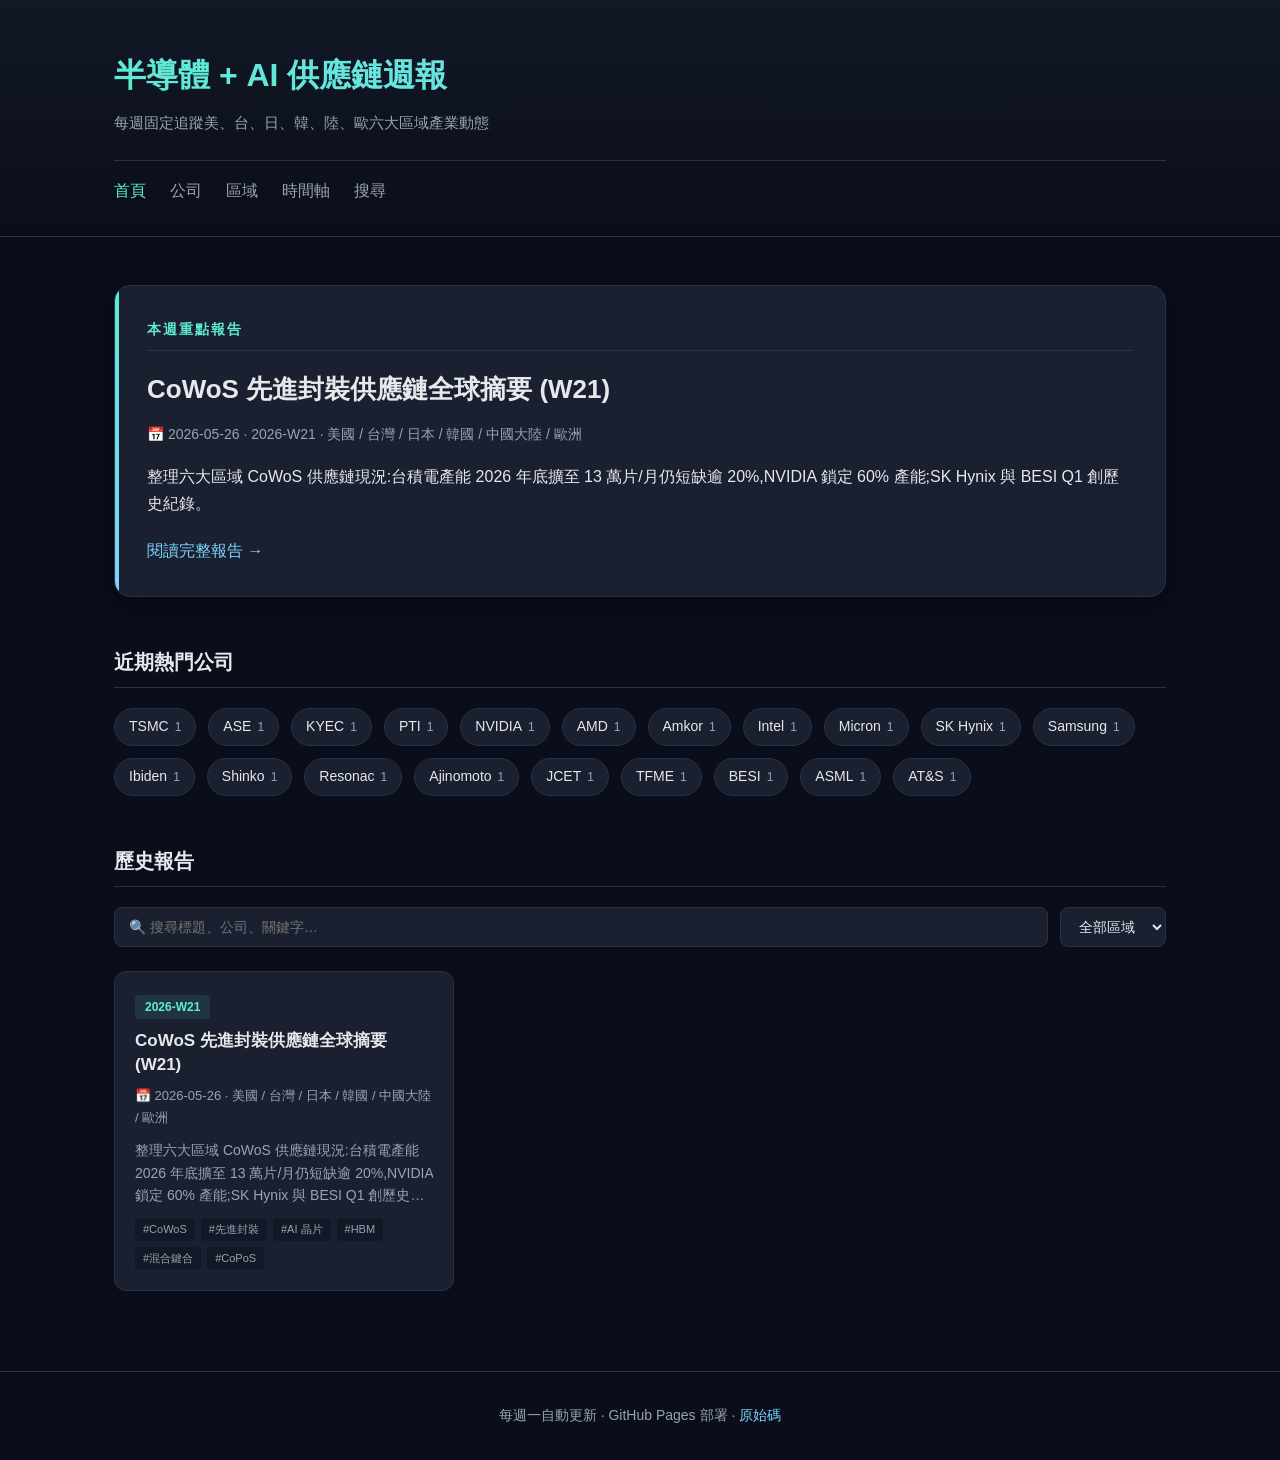
==== index.html @ 131c6bb1 "Add files via upload" ====
<!DOCTYPE html>
<html lang="zh-Hant">
<head>
<meta charset="UTF-8">
<meta name="viewport" content="width=device-width, initial-scale=1.0">
<title>半導體 + AI 供應鏈週報</title>
<link rel="stylesheet" href="assets/style.css">
</head>
<body>

<header class="hero">
  <div class="container">
    <h1>半導體 + AI 供應鏈週報</h1>
    <p class="tagline">每週固定追蹤美、台、日、韓、陸、歐六大區域產業動態</p>
    <nav>
      <a href="index.html" class="active">首頁</a>
      <a href="companies.html">公司</a>
      <a href="regions.html">區域</a>
      <a href="timeline.html">時間軸</a>
      <a href="search.html">搜尋</a>
    </nav>
  </div>
</header>

<main class="container">

  <!-- 最新一篇 (大圖卡) -->
  <section id="latest" class="latest-card">
    <h2>本週重點報告</h2>
    <div id="latest-content">載入中…</div>
  </section>

  <!-- 公司熱度雲 -->
  <section class="hot-companies">
    <h2>近期熱門公司</h2>
    <div id="company-cloud">載入中…</div>
  </section>

  <!-- 過往報告列表 -->
  <section class="archive">
    <h2>歷史報告</h2>
    <div class="filters">
      <input type="text" id="search-input" placeholder="🔍 搜尋標題、公司、關鍵字…">
      <select id="region-filter">
        <option value="">全部區域</option>
        <option>美國</option>
        <option>台灣</option>
        <option>日本</option>
        <option>韓國</option>
        <option>中國大陸</option>
        <option>歐洲</option>
      </select>
    </div>
    <div id="article-list">載入中…</div>
  </section>

</main>

<footer>
  <div class="container">
    <p>每週一自動更新 · GitHub Pages 部署 · <a href="https://github.com/" target="_blank">原始碼</a></p>
  </div>
</footer>

<script src="assets/app.js"></script>
</body>
</html>
---- assets/style.css ----
/* ============================================================
   半導體週報 - 主要樣式
   設計理念:深色科技感 + 高可讀性,適合長篇技術內容
   ============================================================ */

:root {
  --bg: #0a0e1a;
  --bg-elevated: #131826;
  --bg-card: #1a2030;
  --border: #2a3142;
  --text: #e6e8ec;
  --text-dim: #9aa3b2;
  --accent: #5eead4;        /* 主色:青綠 */
  --accent-warm: #fbbf24;   /* 強調:金黃 */
  --link: #7dd3fc;
  --danger: #f87171;
  --shadow: 0 8px 24px rgba(0, 0, 0, 0.4);
}

* { box-sizing: border-box; margin: 0; padding: 0; }

body {
  font-family: -apple-system, BlinkMacSystemFont, "Noto Sans TC",
               "PingFang TC", "Helvetica Neue", sans-serif;
  background: var(--bg);
  color: var(--text);
  line-height: 1.7;
  font-size: 16px;
}

.container {
  max-width: 1100px;
  margin: 0 auto;
  padding: 0 24px;
}

a {
  color: var(--link);
  text-decoration: none;
  transition: color 0.2s;
}
a:hover { color: var(--accent); }

/* ===== Hero ===== */
.hero {
  padding: 48px 0 32px;
  background: linear-gradient(180deg, var(--bg-elevated) 0%, var(--bg) 100%);
  border-bottom: 1px solid var(--border);
  margin-bottom: 48px;
}
.hero h1 {
  font-size: 32px;
  font-weight: 700;
  background: linear-gradient(90deg, var(--accent) 0%, var(--link) 100%);
  -webkit-background-clip: text;
  background-clip: text;
  -webkit-text-fill-color: transparent;
  margin-bottom: 8px;
}
.hero .tagline {
  color: var(--text-dim);
  font-size: 15px;
  margin-bottom: 24px;
}
.hero nav {
  display: flex;
  gap: 24px;
  border-top: 1px solid var(--border);
  padding-top: 16px;
}
.hero nav a {
  color: var(--text-dim);
  font-weight: 500;
}
.hero nav a.active,
.hero nav a:hover {
  color: var(--accent);
}

/* ===== Latest card ===== */
.latest-card {
  background: var(--bg-card);
  border: 1px solid var(--border);
  border-radius: 16px;
  padding: 32px;
  margin-bottom: 48px;
  box-shadow: var(--shadow);
  position: relative;
  overflow: hidden;
}
.latest-card::before {
  content: '';
  position: absolute;
  top: 0; left: 0;
  width: 4px; height: 100%;
  background: linear-gradient(180deg, var(--accent) 0%, var(--link) 100%);
}
.latest-card h2 {
  font-size: 14px;
  text-transform: uppercase;
  letter-spacing: 2px;
  color: var(--accent);
  margin-bottom: 16px;
}
.latest-card .article-title {
  font-size: 26px;
  font-weight: 700;
  margin-bottom: 12px;
}
.latest-card .meta {
  color: var(--text-dim);
  font-size: 14px;
  margin-bottom: 16px;
}
.latest-card .summary {
  font-size: 16px;
  margin-bottom: 20px;
}

/* ===== Section headings ===== */
section h2 {
  font-size: 20px;
  margin-bottom: 20px;
  padding-bottom: 8px;
  border-bottom: 1px solid var(--border);
}

/* ===== Hot companies ===== */
.hot-companies { margin-bottom: 48px; }
#company-cloud {
  display: flex;
  flex-wrap: wrap;
  gap: 12px;
}
.company-tag {
  display: inline-flex;
  align-items: center;
  gap: 6px;
  padding: 6px 14px;
  background: var(--bg-card);
  border: 1px solid var(--border);
  border-radius: 20px;
  font-size: 14px;
  color: var(--text);
  transition: all 0.2s;
}
.company-tag:hover {
  border-color: var(--accent);
  color: var(--accent);
  transform: translateY(-1px);
}
.company-tag .count {
  color: var(--text-dim);
  font-size: 12px;
}

/* ===== Filters ===== */
.archive { margin-bottom: 64px; }
.filters {
  display: flex;
  gap: 12px;
  margin-bottom: 24px;
  flex-wrap: wrap;
}
.filters input,
.filters select {
  padding: 10px 14px;
  background: var(--bg-card);
  border: 1px solid var(--border);
  border-radius: 8px;
  color: var(--text);
  font-size: 14px;
}
.filters input { flex: 1; min-width: 240px; }
.filters input:focus,
.filters select:focus {
  outline: none;
  border-color: var(--accent);
}

/* ===== Article list ===== */
#article-list {
  display: grid;
  grid-template-columns: repeat(auto-fill, minmax(320px, 1fr));
  gap: 16px;
}
.article-card {
  background: var(--bg-card);
  border: 1px solid var(--border);
  border-radius: 12px;
  padding: 20px;
  transition: all 0.2s;
}
.article-card:hover {
  border-color: var(--accent);
  transform: translateY(-2px);
  box-shadow: var(--shadow);
}
.article-card .week-badge {
  display: inline-block;
  padding: 2px 10px;
  background: rgba(94, 234, 212, 0.1);
  color: var(--accent);
  border-radius: 4px;
  font-size: 12px;
  font-weight: 600;
  margin-bottom: 10px;
}
.article-card h3 {
  font-size: 17px;
  margin-bottom: 8px;
  line-height: 1.4;
}
.article-card h3 a { color: var(--text); }
.article-card h3 a:hover { color: var(--accent); }
.article-card .meta {
  color: var(--text-dim);
  font-size: 13px;
  margin-bottom: 10px;
}
.article-card .summary {
  color: var(--text-dim);
  font-size: 14px;
  line-height: 1.6;
  display: -webkit-box;
  -webkit-line-clamp: 3;
  -webkit-box-orient: vertical;
  overflow: hidden;
}
.article-card .tags {
  margin-top: 12px;
  display: flex;
  flex-wrap: wrap;
  gap: 6px;
}
.article-card .tag {
  font-size: 11px;
  color: var(--text-dim);
  padding: 2px 8px;
  background: var(--bg-elevated);
  border-radius: 4px;
}

/* ===== Article reading page ===== */
.article-content {
  max-width: 760px;
  margin: 0 auto;
}
.article-content h1 {
  font-size: 30px;
  margin-bottom: 16px;
}
.article-content h2 {
  font-size: 22px;
  margin-top: 40px;
  margin-bottom: 16px;
  color: var(--accent);
  border-bottom: 1px solid var(--border);
  padding-bottom: 8px;
}
.article-content h3 {
  font-size: 18px;
  margin-top: 24px;
  margin-bottom: 12px;
  color: var(--accent-warm);
}
.article-content p { margin-bottom: 16px; }
.article-content ul, .article-content ol { margin: 0 0 16px 24px; }
.article-content li { margin-bottom: 6px; }
.article-content table {
  width: 100%;
  border-collapse: collapse;
  margin: 20px 0;
  font-size: 14px;
}
.article-content th, .article-content td {
  padding: 10px 12px;
  border: 1px solid var(--border);
  text-align: left;
}
.article-content th {
  background: var(--bg-elevated);
  color: var(--accent);
  font-weight: 600;
}
.article-content blockquote {
  border-left: 3px solid var(--accent);
  padding: 8px 16px;
  margin: 16px 0;
  color: var(--text-dim);
  background: var(--bg-card);
}
.article-content code {
  background: var(--bg-elevated);
  padding: 2px 6px;
  border-radius: 4px;
  font-size: 14px;
  color: var(--accent-warm);
}

/* ===== Footer ===== */
footer {
  margin-top: 80px;
  padding: 32px 0;
  border-top: 1px solid var(--border);
  color: var(--text-dim);
  font-size: 14px;
  text-align: center;
}

/* ===== Mobile ===== */
@media (max-width: 640px) {
  .hero h1 { font-size: 24px; }
  .hero nav { gap: 16px; font-size: 14px; flex-wrap: wrap; }
  .latest-card { padding: 20px; }
  .latest-card .article-title { font-size: 20px; }
  #article-list { grid-template-columns: 1fr; }
}
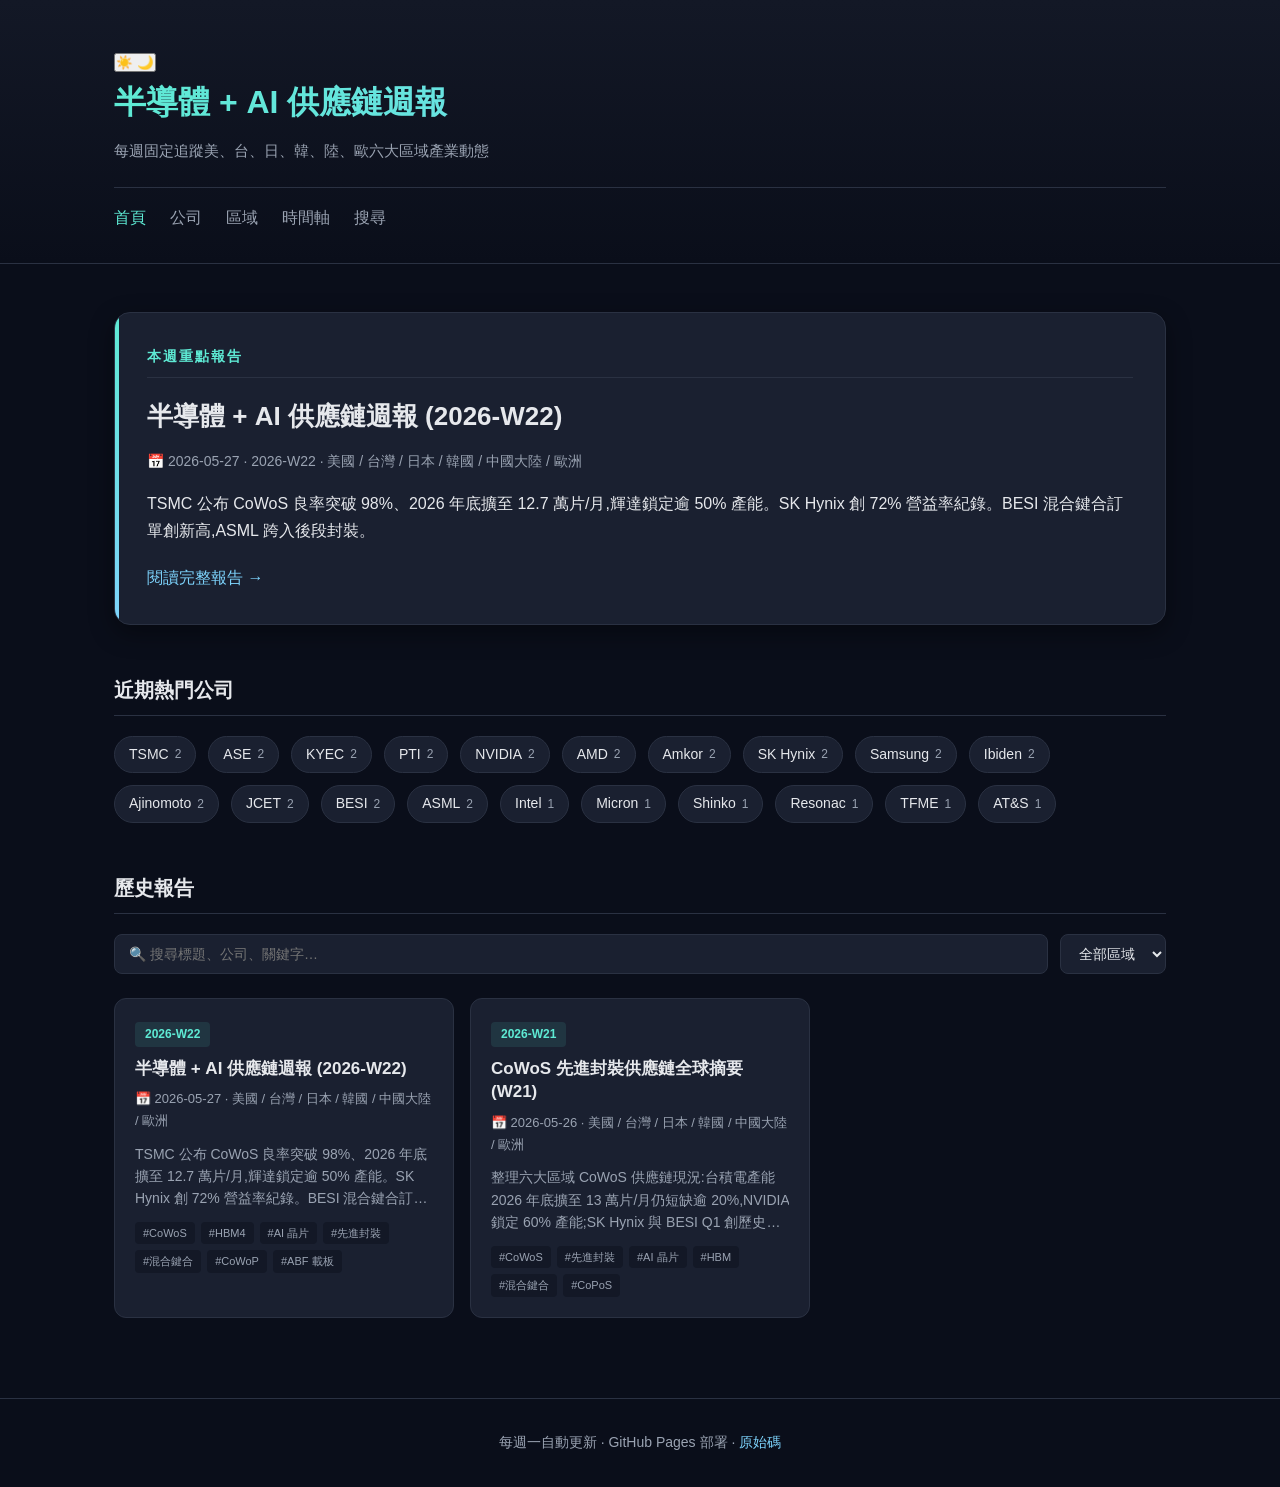
==== commit d9c3479a: "COLOR" ====
--- a/index.html
+++ b/index.html
@@ -5,11 +5,16 @@
 <meta name="viewport" content="width=device-width, initial-scale=1.0">
 <title>半導體 + AI 供應鏈週報</title>
 <link rel="stylesheet" href="assets/style.css">
+<script src="assets/theme.js"></script>
 </head>
 <body>
 
 <header class="hero">
   <div class="container">
+    <button class="theme-toggle" onclick="toggleTheme()" aria-label="切換主題">
+      <span class="icon-sun">☀️</span>
+      <span class="icon-moon">🌙</span>
+    </button>
     <h1>半導體 + AI 供應鏈週報</h1>
     <p class="tagline">每週固定追蹤美、台、日、韓、陸、歐六大區域產業動態</p>
     <nav>
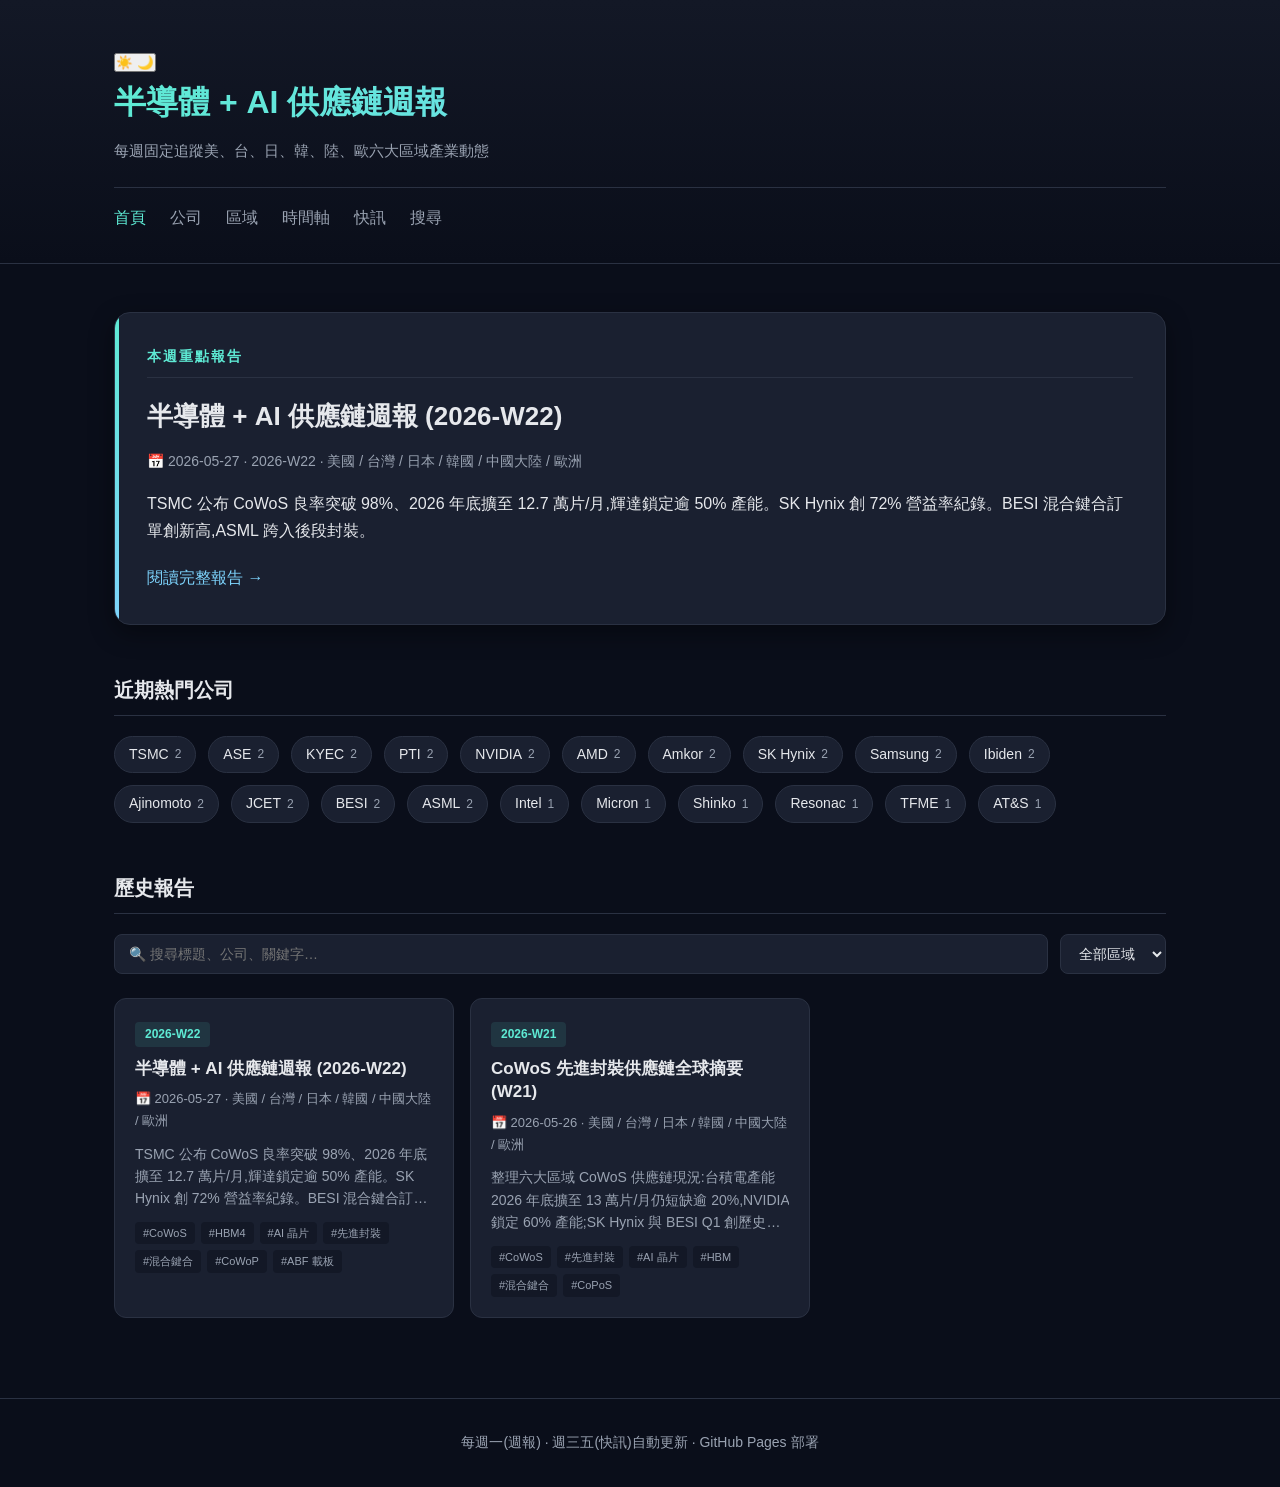
==== commit 0d26338e: "NEW TWO style" ====
--- a/index.html
+++ b/index.html
@@ -22,6 +22,7 @@
       <a href="companies.html">公司</a>
       <a href="regions.html">區域</a>
       <a href="timeline.html">時間軸</a>
+      <a href="briefs.html">快訊</a>
       <a href="search.html">搜尋</a>
     </nav>
   </div>
@@ -29,19 +30,16 @@
 
 <main class="container">
 
-  <!-- 最新一篇 (大圖卡) -->
   <section id="latest" class="latest-card">
     <h2>本週重點報告</h2>
     <div id="latest-content">載入中…</div>
   </section>
 
-  <!-- 公司熱度雲 -->
   <section class="hot-companies">
     <h2>近期熱門公司</h2>
     <div id="company-cloud">載入中…</div>
   </section>
 
-  <!-- 過往報告列表 -->
   <section class="archive">
     <h2>歷史報告</h2>
     <div class="filters">
@@ -63,7 +61,7 @@
 
 <footer>
   <div class="container">
-    <p>每週一自動更新 · GitHub Pages 部署 · <a href="https://github.com/" target="_blank">原始碼</a></p>
+    <p>每週一(週報) · 週三五(快訊)自動更新 · GitHub Pages 部署</p>
   </div>
 </footer>
 
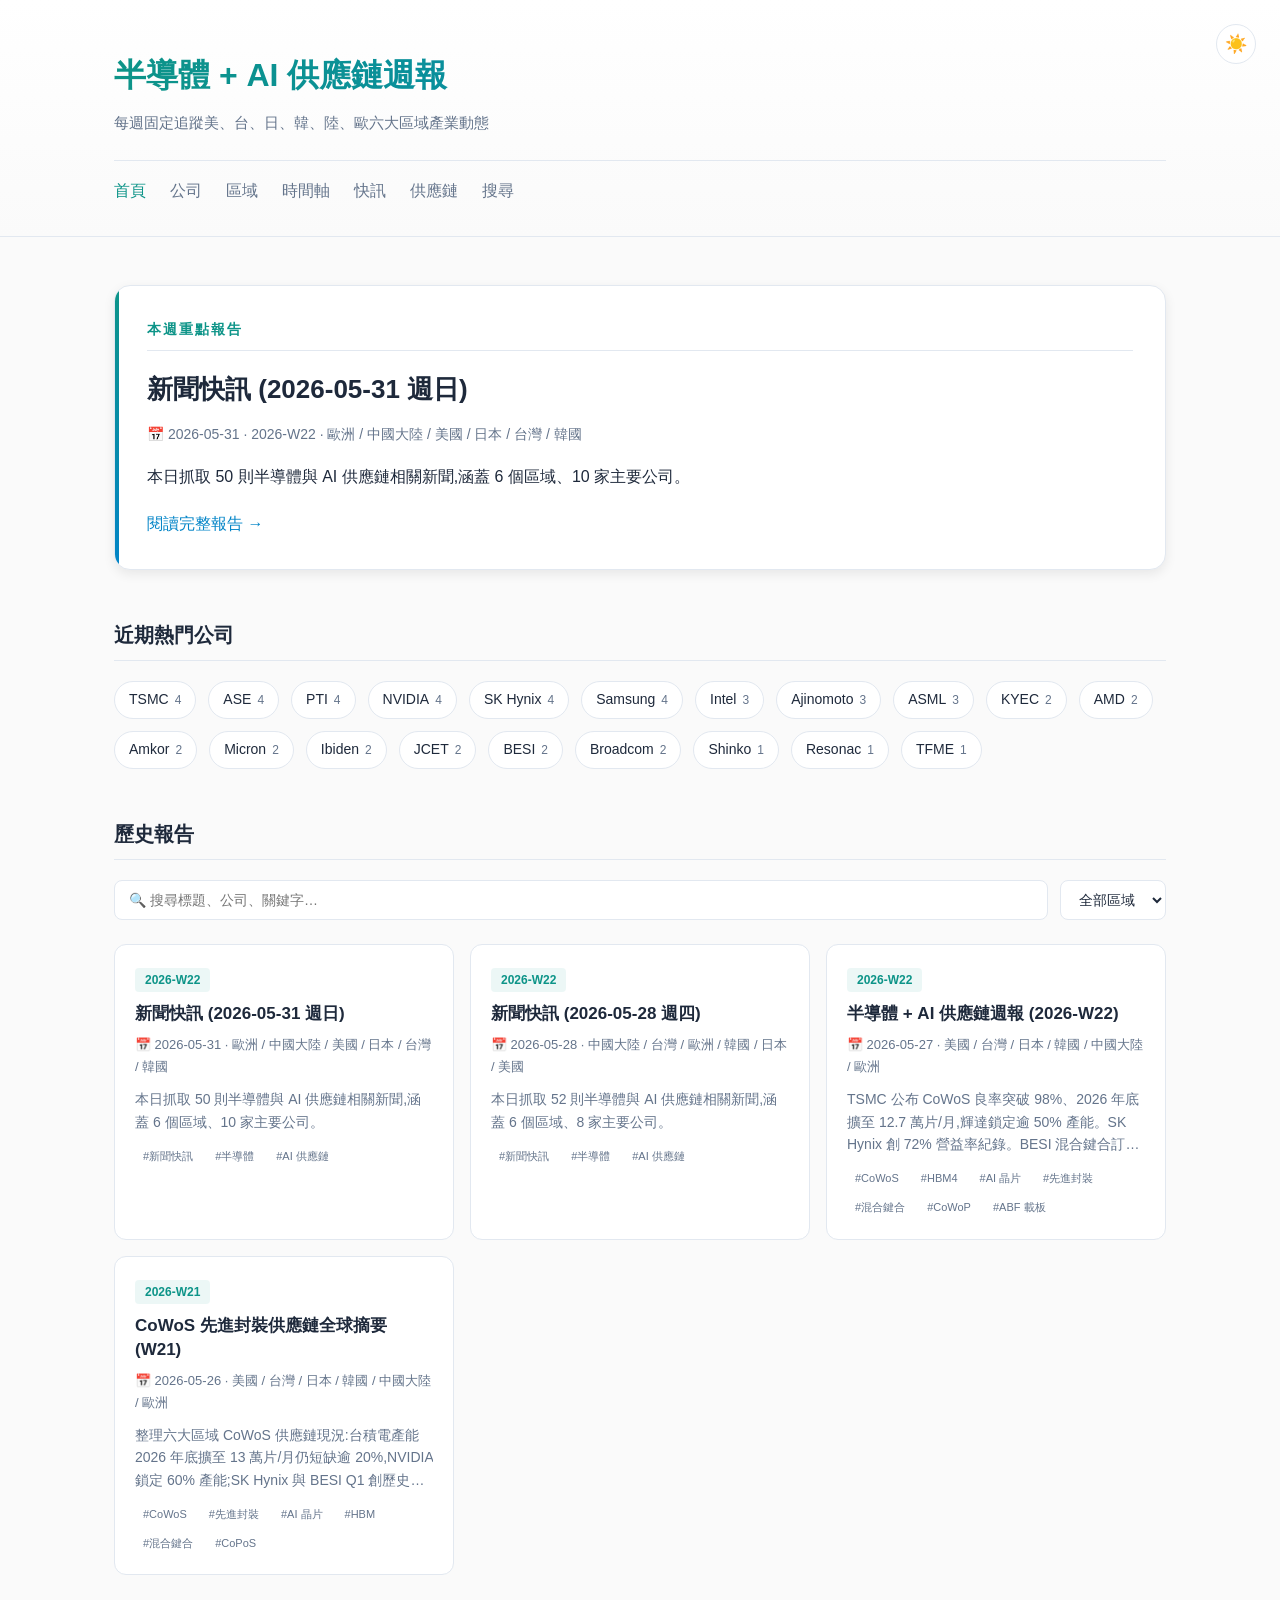
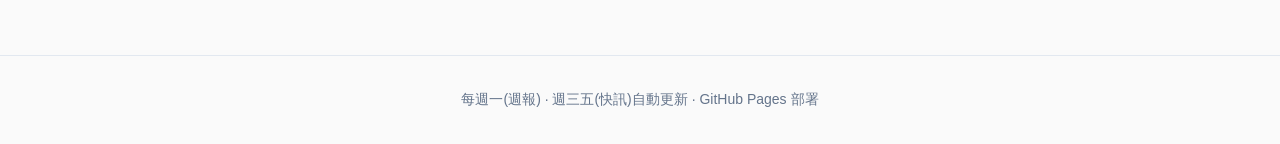
==== commit cd6d50ce: "Add supply chain link to navigation" ====
--- a/index.html
+++ b/index.html
@@ -23,6 +23,7 @@
       <a href="regions.html">區域</a>
       <a href="timeline.html">時間軸</a>
       <a href="briefs.html">快訊</a>
+      <a href="supplychain.html">供應鏈</a>
       <a href="search.html">搜尋</a>
     </nav>
   </div>
--- a/assets/style.css
+++ b/assets/style.css
@@ -1,7 +1,4 @@
-/* ============================================================
-   半導體週報 - 主要樣式
-   設計理念:深色科技感 + 高可讀性,適合長篇技術內容
-   ============================================================ */
+/* 半導體週報 - 支援深淺色切換 */
 
 :root {
   --bg: #0a0e1a;
@@ -10,43 +7,51 @@
   --border: #2a3142;
   --text: #e6e8ec;
   --text-dim: #9aa3b2;
-  --accent: #5eead4;        /* 主色:青綠 */
-  --accent-warm: #fbbf24;   /* 強調:金黃 */
+  --accent: #5eead4;
+  --accent-warm: #fbbf24;
   --link: #7dd3fc;
   --danger: #f87171;
   --shadow: 0 8px 24px rgba(0, 0, 0, 0.4);
+  --tag-bg: rgba(94, 234, 212, 0.1);
+}
+
+:root[data-theme="light"] {
+  --bg: #fafafa;
+  --bg-elevated: #ffffff;
+  --bg-card: #ffffff;
+  --border: #e2e8f0;
+  --text: #1e293b;
+  --text-dim: #64748b;
+  --accent: #0d9488;
+  --accent-warm: #d97706;
+  --link: #0284c7;
+  --danger: #dc2626;
+  --shadow: 0 4px 12px rgba(0, 0, 0, 0.08);
+  --tag-bg: rgba(13, 148, 136, 0.08);
 }
 
 * { box-sizing: border-box; margin: 0; padding: 0; }
 
 body {
-  font-family: -apple-system, BlinkMacSystemFont, "Noto Sans TC",
-               "PingFang TC", "Helvetica Neue", sans-serif;
+  font-family: -apple-system, BlinkMacSystemFont, "Noto Sans TC", "PingFang TC", sans-serif;
   background: var(--bg);
   color: var(--text);
   line-height: 1.7;
   font-size: 16px;
-}
-
-.container {
-  max-width: 1100px;
-  margin: 0 auto;
-  padding: 0 24px;
-}
-
-a {
-  color: var(--link);
-  text-decoration: none;
-  transition: color 0.2s;
-}
+  transition: background 0.3s, color 0.3s;
+}
+
+.container { max-width: 1100px; margin: 0 auto; padding: 0 24px; }
+
+a { color: var(--link); text-decoration: none; transition: color 0.2s; }
 a:hover { color: var(--accent); }
 
-/* ===== Hero ===== */
 .hero {
   padding: 48px 0 32px;
   background: linear-gradient(180deg, var(--bg-elevated) 0%, var(--bg) 100%);
   border-bottom: 1px solid var(--border);
   margin-bottom: 48px;
+  position: relative;
 }
 .hero h1 {
   font-size: 32px;
@@ -57,27 +62,44 @@
   -webkit-text-fill-color: transparent;
   margin-bottom: 8px;
 }
-.hero .tagline {
-  color: var(--text-dim);
-  font-size: 15px;
-  margin-bottom: 24px;
-}
+.hero .tagline { color: var(--text-dim); font-size: 15px; margin-bottom: 24px; }
 .hero nav {
   display: flex;
   gap: 24px;
   border-top: 1px solid var(--border);
   padding-top: 16px;
-}
-.hero nav a {
-  color: var(--text-dim);
-  font-weight: 500;
-}
-.hero nav a.active,
-.hero nav a:hover {
-  color: var(--accent);
-}
-
-/* ===== Latest card ===== */
+  flex-wrap: wrap;
+}
+.hero nav a { color: var(--text-dim); font-weight: 500; }
+.hero nav a.active, .hero nav a:hover { color: var(--accent); }
+
+.theme-toggle {
+  position: absolute;
+  top: 24px;
+  right: 24px;
+  width: 40px;
+  height: 40px;
+  border-radius: 50%;
+  background: var(--bg-card);
+  border: 1px solid var(--border);
+  cursor: pointer;
+  display: flex;
+  align-items: center;
+  justify-content: center;
+  font-size: 18px;
+  transition: all 0.2s;
+  color: var(--text);
+  z-index: 10;
+}
+.theme-toggle:hover {
+  border-color: var(--accent);
+  transform: scale(1.05);
+}
+.theme-toggle .icon-sun { display: none; }
+.theme-toggle .icon-moon { display: block; }
+:root[data-theme="light"] .theme-toggle .icon-sun { display: block; }
+:root[data-theme="light"] .theme-toggle .icon-moon { display: none; }
+
 .latest-card {
   background: var(--bg-card);
   border: 1px solid var(--border);
@@ -102,22 +124,10 @@
   color: var(--accent);
   margin-bottom: 16px;
 }
-.latest-card .article-title {
-  font-size: 26px;
-  font-weight: 700;
-  margin-bottom: 12px;
-}
-.latest-card .meta {
-  color: var(--text-dim);
-  font-size: 14px;
-  margin-bottom: 16px;
-}
-.latest-card .summary {
-  font-size: 16px;
-  margin-bottom: 20px;
-}
-
-/* ===== Section headings ===== */
+.latest-card .article-title { font-size: 26px; font-weight: 700; margin-bottom: 12px; }
+.latest-card .meta { color: var(--text-dim); font-size: 14px; margin-bottom: 16px; }
+.latest-card .summary { font-size: 16px; margin-bottom: 20px; }
+
 section h2 {
   font-size: 20px;
   margin-bottom: 20px;
@@ -125,13 +135,8 @@
   border-bottom: 1px solid var(--border);
 }
 
-/* ===== Hot companies ===== */
 .hot-companies { margin-bottom: 48px; }
-#company-cloud {
-  display: flex;
-  flex-wrap: wrap;
-  gap: 12px;
-}
+#company-cloud { display: flex; flex-wrap: wrap; gap: 12px; }
 .company-tag {
   display: inline-flex;
   align-items: center;
@@ -144,26 +149,12 @@
   color: var(--text);
   transition: all 0.2s;
 }
-.company-tag:hover {
-  border-color: var(--accent);
-  color: var(--accent);
-  transform: translateY(-1px);
-}
-.company-tag .count {
-  color: var(--text-dim);
-  font-size: 12px;
-}
-
-/* ===== Filters ===== */
+.company-tag:hover { border-color: var(--accent); color: var(--accent); transform: translateY(-1px); }
+.company-tag .count { color: var(--text-dim); font-size: 12px; }
+
 .archive { margin-bottom: 64px; }
-.filters {
-  display: flex;
-  gap: 12px;
-  margin-bottom: 24px;
-  flex-wrap: wrap;
-}
-.filters input,
-.filters select {
+.filters { display: flex; gap: 12px; margin-bottom: 24px; flex-wrap: wrap; }
+.filters input, .filters select {
   padding: 10px 14px;
   background: var(--bg-card);
   border: 1px solid var(--border);
@@ -172,13 +163,8 @@
   font-size: 14px;
 }
 .filters input { flex: 1; min-width: 240px; }
-.filters input:focus,
-.filters select:focus {
-  outline: none;
-  border-color: var(--accent);
-}
-
-/* ===== Article list ===== */
+.filters input:focus, .filters select:focus { outline: none; border-color: var(--accent); }
+
 #article-list {
   display: grid;
   grid-template-columns: repeat(auto-fill, minmax(320px, 1fr));
@@ -191,33 +177,21 @@
   padding: 20px;
   transition: all 0.2s;
 }
-.article-card:hover {
-  border-color: var(--accent);
-  transform: translateY(-2px);
-  box-shadow: var(--shadow);
-}
+.article-card:hover { border-color: var(--accent); transform: translateY(-2px); box-shadow: var(--shadow); }
 .article-card .week-badge {
   display: inline-block;
   padding: 2px 10px;
-  background: rgba(94, 234, 212, 0.1);
+  background: var(--tag-bg);
   color: var(--accent);
   border-radius: 4px;
   font-size: 12px;
   font-weight: 600;
   margin-bottom: 10px;
 }
-.article-card h3 {
-  font-size: 17px;
-  margin-bottom: 8px;
-  line-height: 1.4;
-}
+.article-card h3 { font-size: 17px; margin-bottom: 8px; line-height: 1.4; }
 .article-card h3 a { color: var(--text); }
 .article-card h3 a:hover { color: var(--accent); }
-.article-card .meta {
-  color: var(--text-dim);
-  font-size: 13px;
-  margin-bottom: 10px;
-}
+.article-card .meta { color: var(--text-dim); font-size: 13px; margin-bottom: 10px; }
 .article-card .summary {
   color: var(--text-dim);
   font-size: 14px;
@@ -227,12 +201,7 @@
   -webkit-box-orient: vertical;
   overflow: hidden;
 }
-.article-card .tags {
-  margin-top: 12px;
-  display: flex;
-  flex-wrap: wrap;
-  gap: 6px;
-}
+.article-card .tags { margin-top: 12px; display: flex; flex-wrap: wrap; gap: 6px; }
 .article-card .tag {
   font-size: 11px;
   color: var(--text-dim);
@@ -241,15 +210,8 @@
   border-radius: 4px;
 }
 
-/* ===== Article reading page ===== */
-.article-content {
-  max-width: 760px;
-  margin: 0 auto;
-}
-.article-content h1 {
-  font-size: 30px;
-  margin-bottom: 16px;
-}
+.article-content { max-width: 760px; margin: 0 auto; }
+.article-content h1 { font-size: 30px; margin-bottom: 16px; }
 .article-content h2 {
   font-size: 22px;
   margin-top: 40px;
@@ -267,22 +229,13 @@
 .article-content p { margin-bottom: 16px; }
 .article-content ul, .article-content ol { margin: 0 0 16px 24px; }
 .article-content li { margin-bottom: 6px; }
-.article-content table {
-  width: 100%;
-  border-collapse: collapse;
-  margin: 20px 0;
-  font-size: 14px;
-}
+.article-content table { width: 100%; border-collapse: collapse; margin: 20px 0; font-size: 14px; }
 .article-content th, .article-content td {
   padding: 10px 12px;
   border: 1px solid var(--border);
   text-align: left;
 }
-.article-content th {
-  background: var(--bg-elevated);
-  color: var(--accent);
-  font-weight: 600;
-}
+.article-content th { background: var(--bg-elevated); color: var(--accent); font-weight: 600; }
 .article-content blockquote {
   border-left: 3px solid var(--accent);
   padding: 8px 16px;
@@ -298,7 +251,6 @@
   color: var(--accent-warm);
 }
 
-/* ===== Footer ===== */
 footer {
   margin-top: 80px;
   padding: 32px 0;
@@ -308,11 +260,11 @@
   text-align: center;
 }
 
-/* ===== Mobile ===== */
 @media (max-width: 640px) {
   .hero h1 { font-size: 24px; }
-  .hero nav { gap: 16px; font-size: 14px; flex-wrap: wrap; }
+  .hero nav { gap: 16px; font-size: 14px; }
   .latest-card { padding: 20px; }
   .latest-card .article-title { font-size: 20px; }
   #article-list { grid-template-columns: 1fr; }
-}
+  .theme-toggle { top: 16px; right: 16px; width: 36px; height: 36px; }
+}
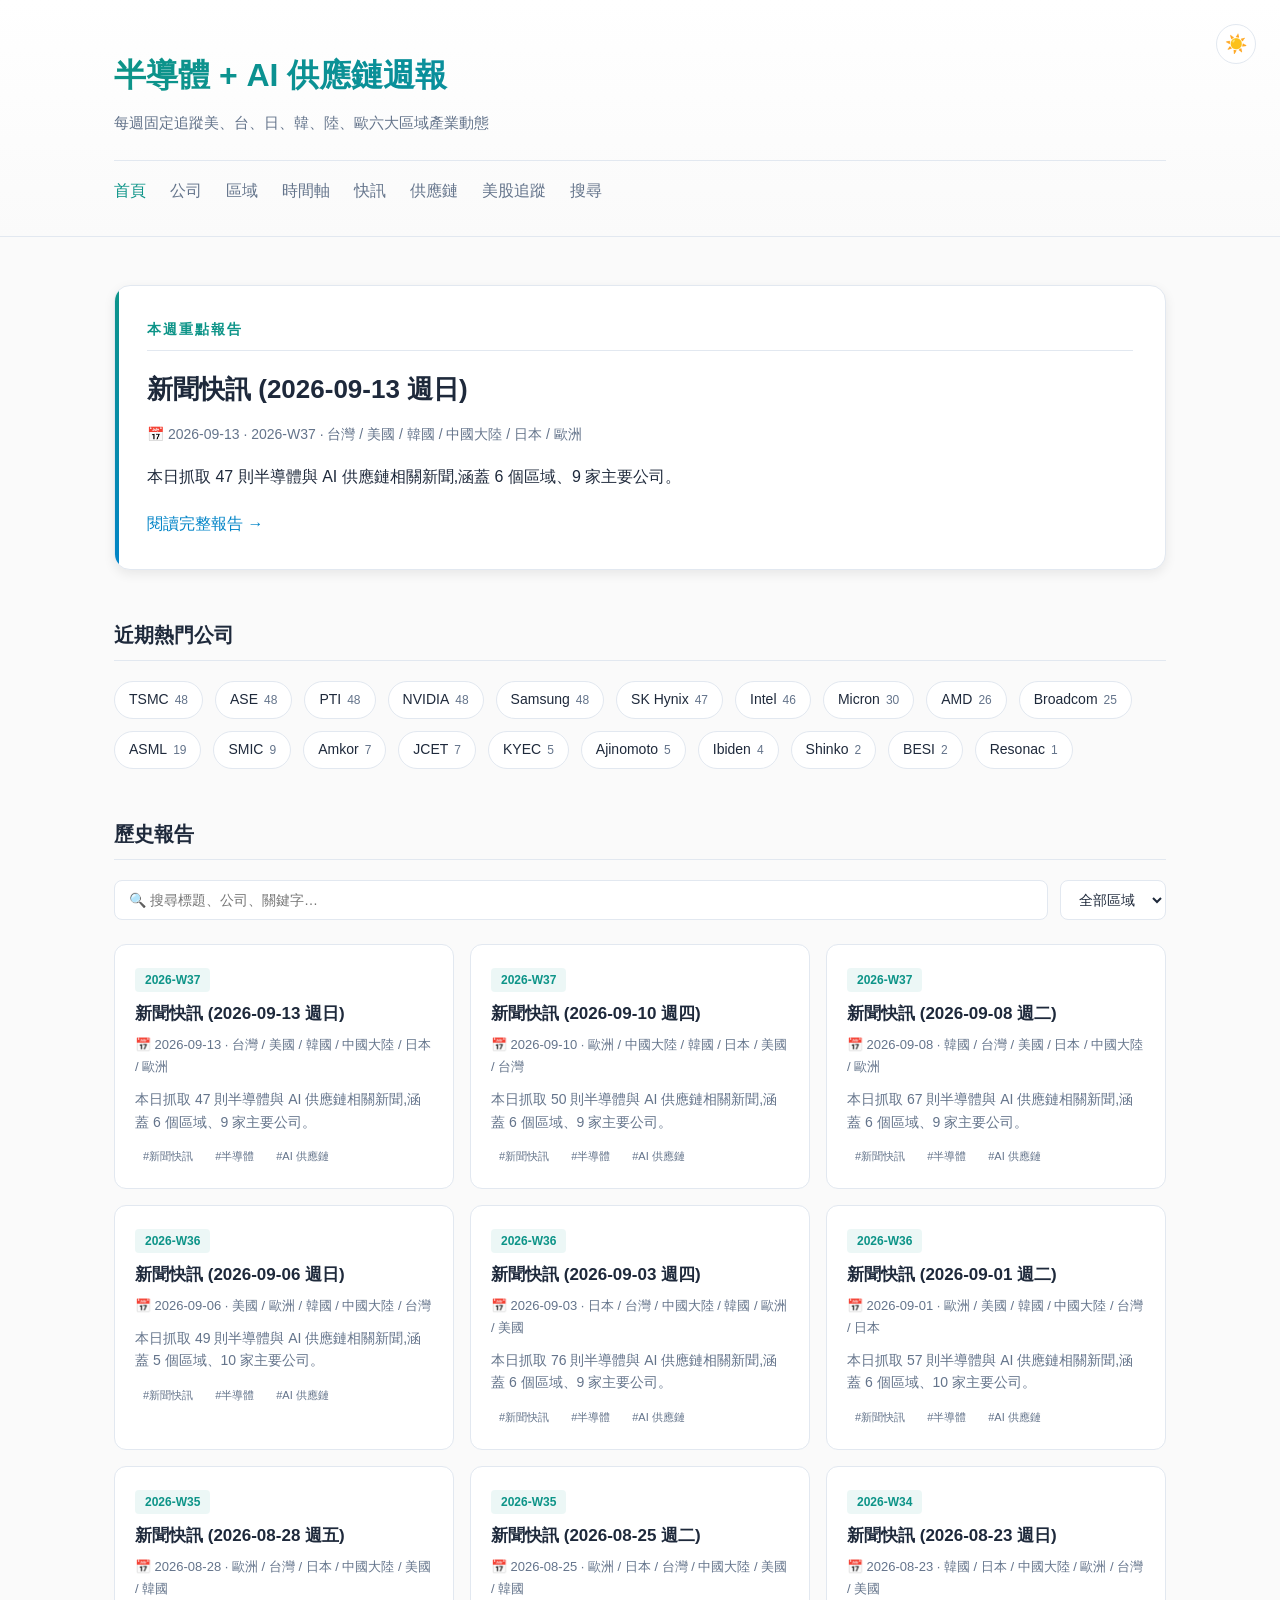
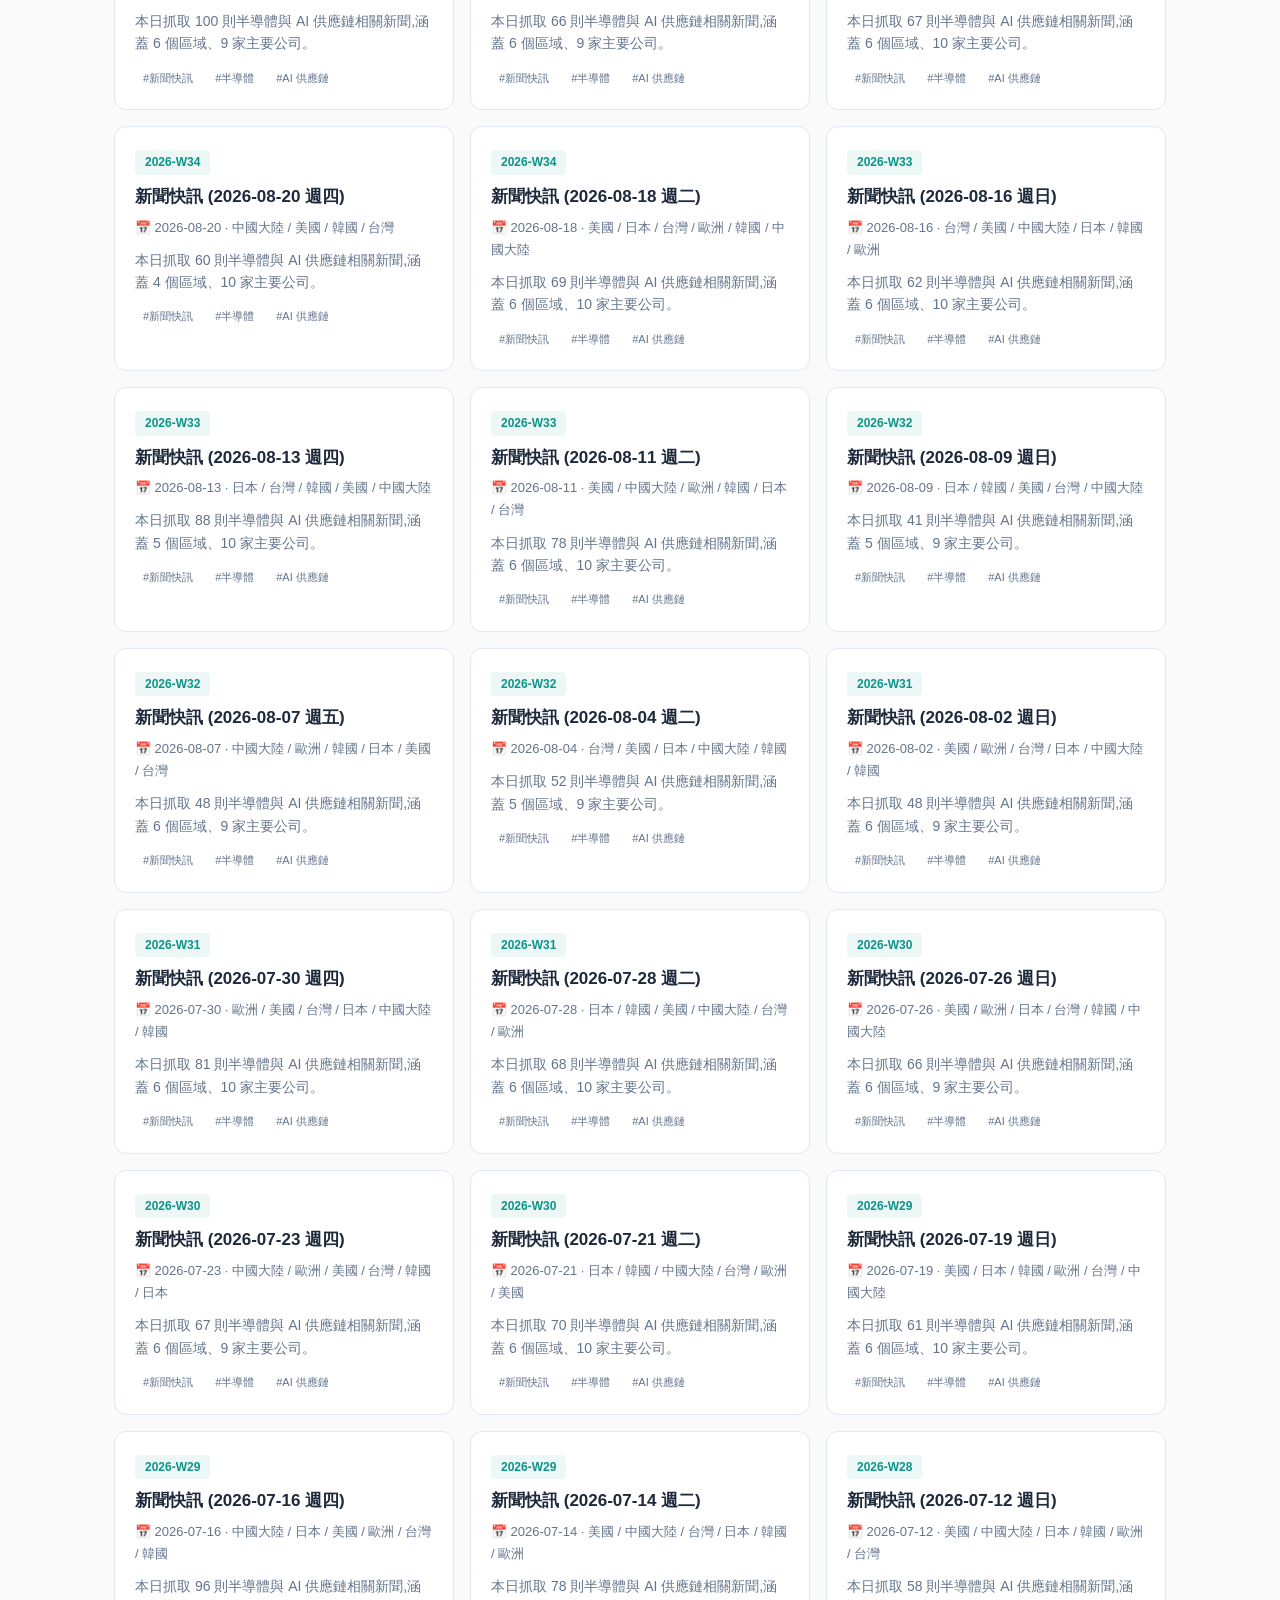
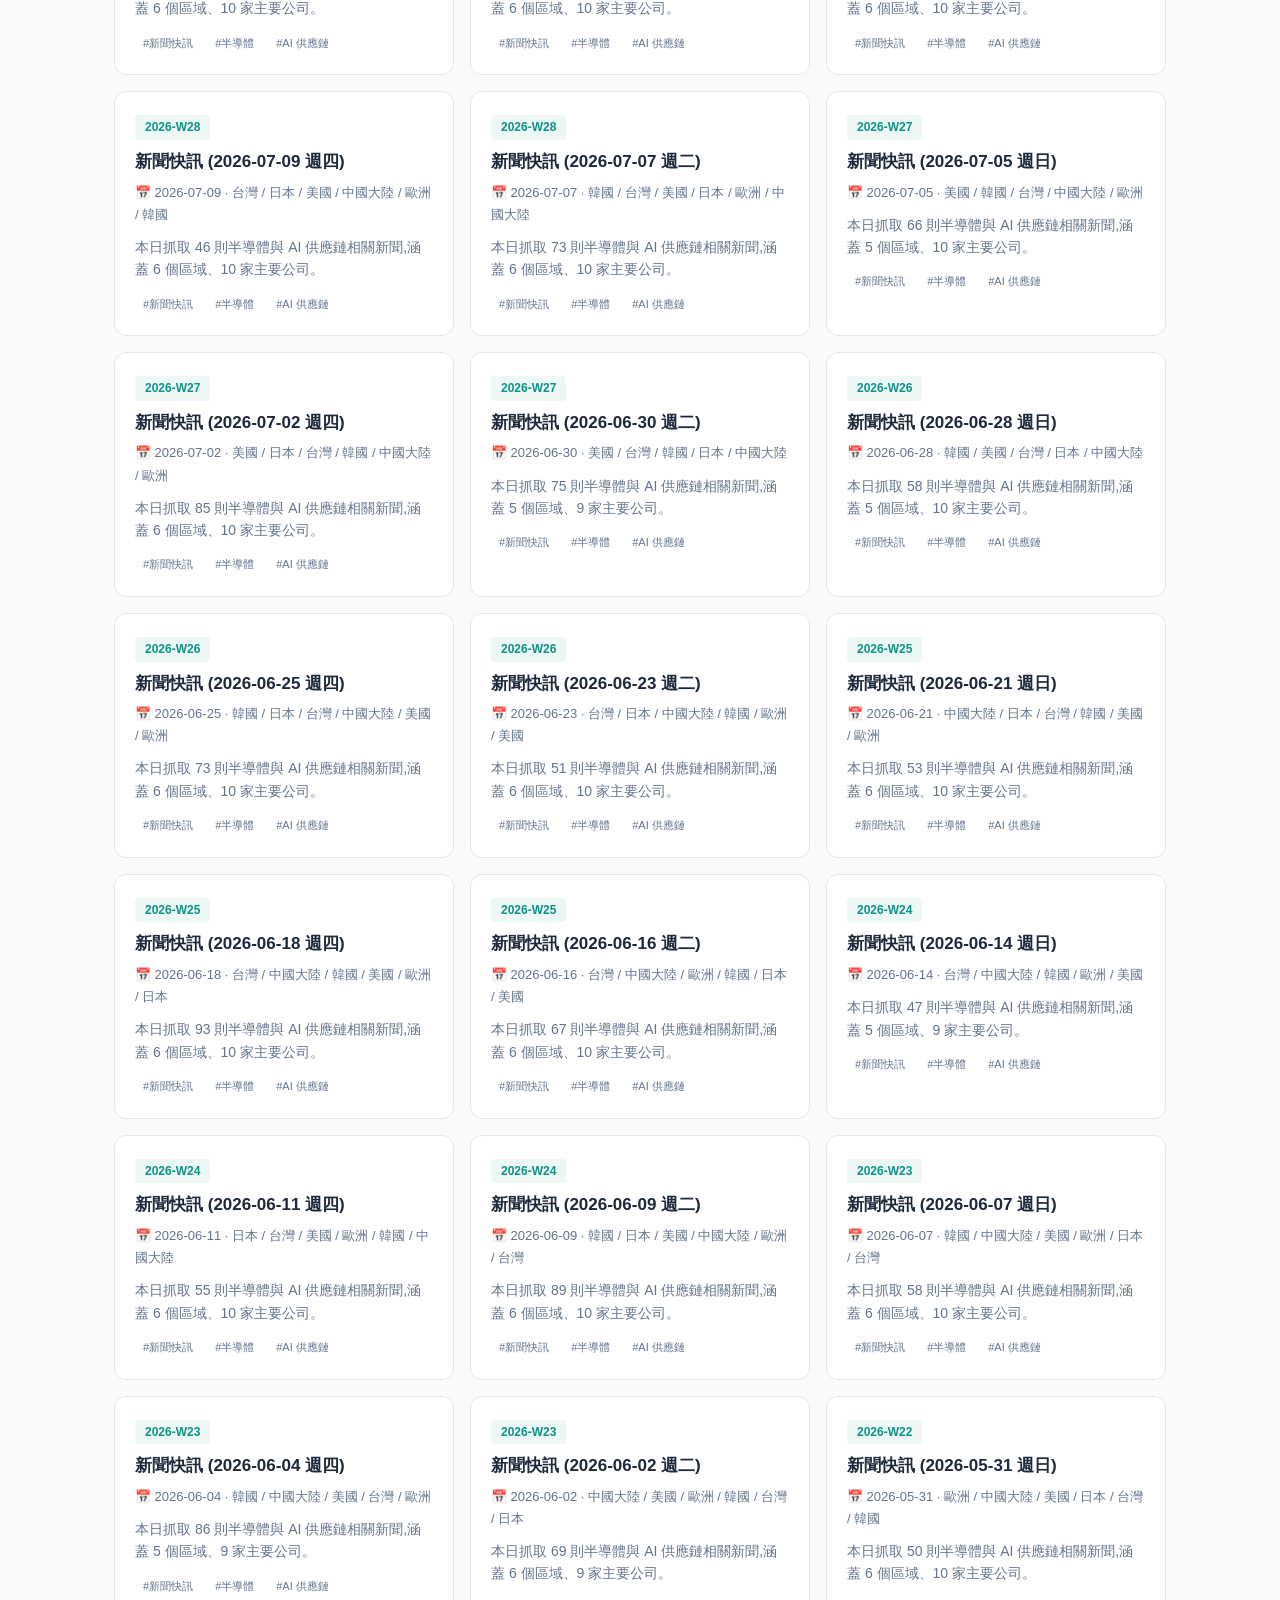
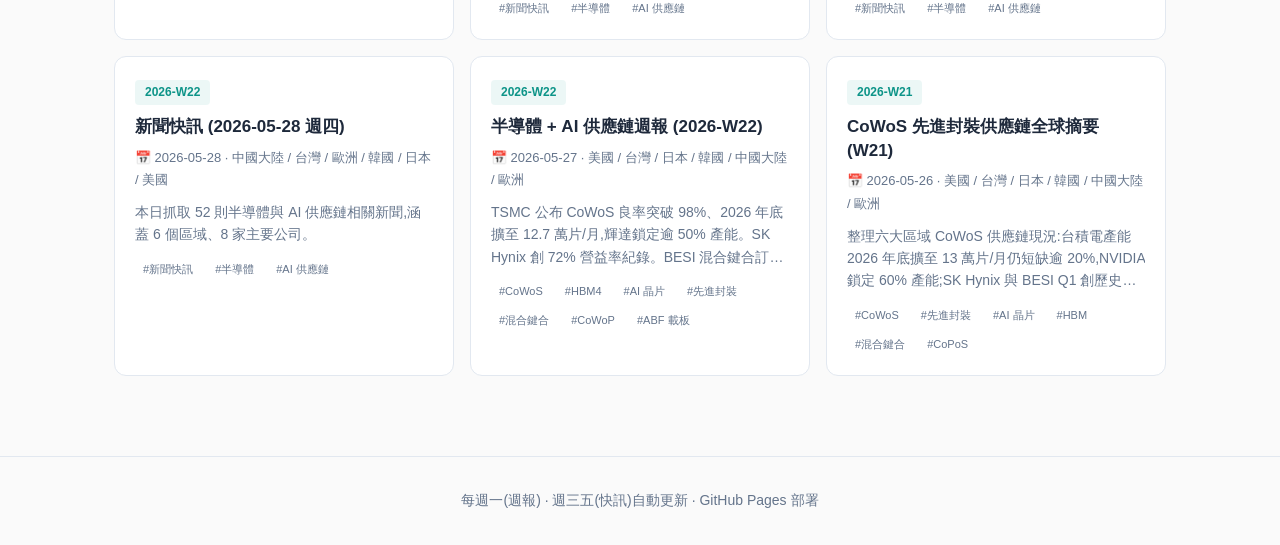
==== commit e19231e7: "Update index.html" ====
--- a/index.html
+++ b/index.html
@@ -24,6 +24,7 @@
       <a href="timeline.html">時間軸</a>
       <a href="briefs.html">快訊</a>
       <a href="supplychain.html">供應鏈</a>
+      <a href="usstocks.html">美股追蹤</a>
       <a href="search.html">搜尋</a>
     </nav>
   </div>
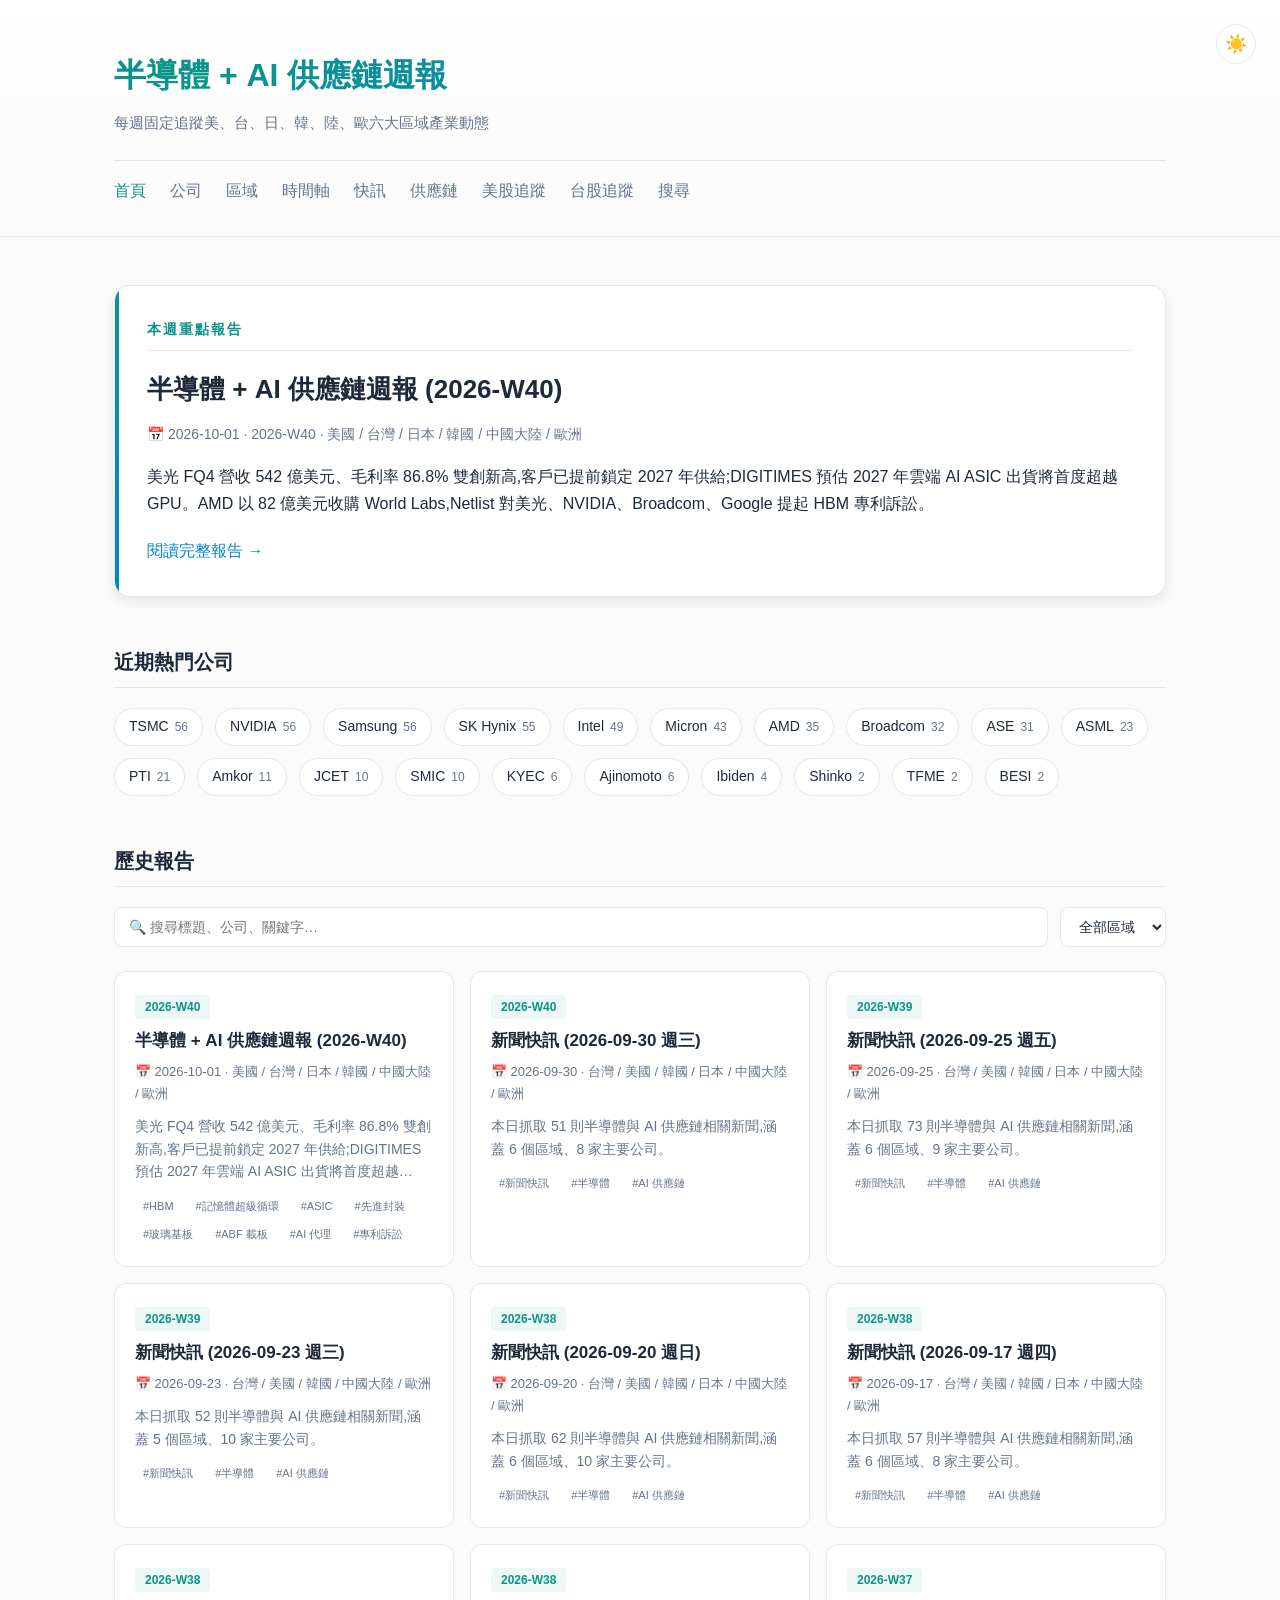
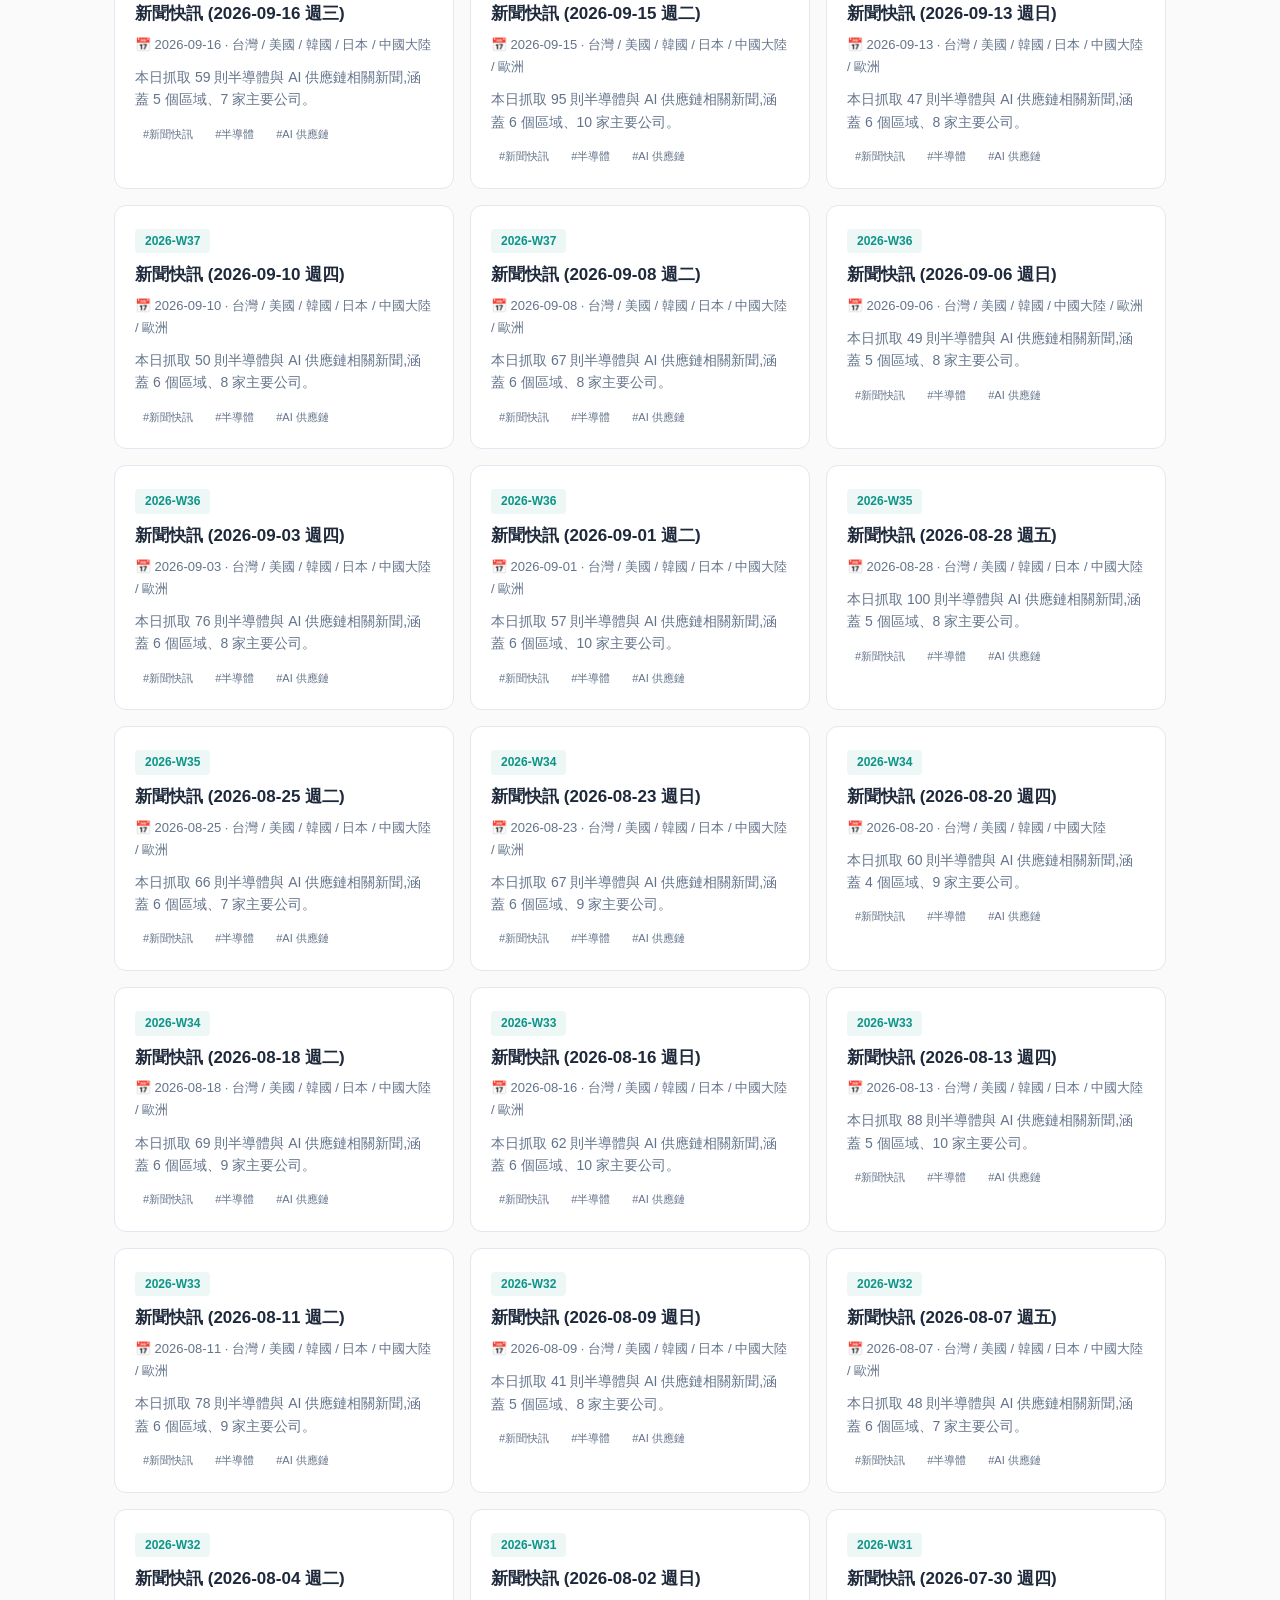
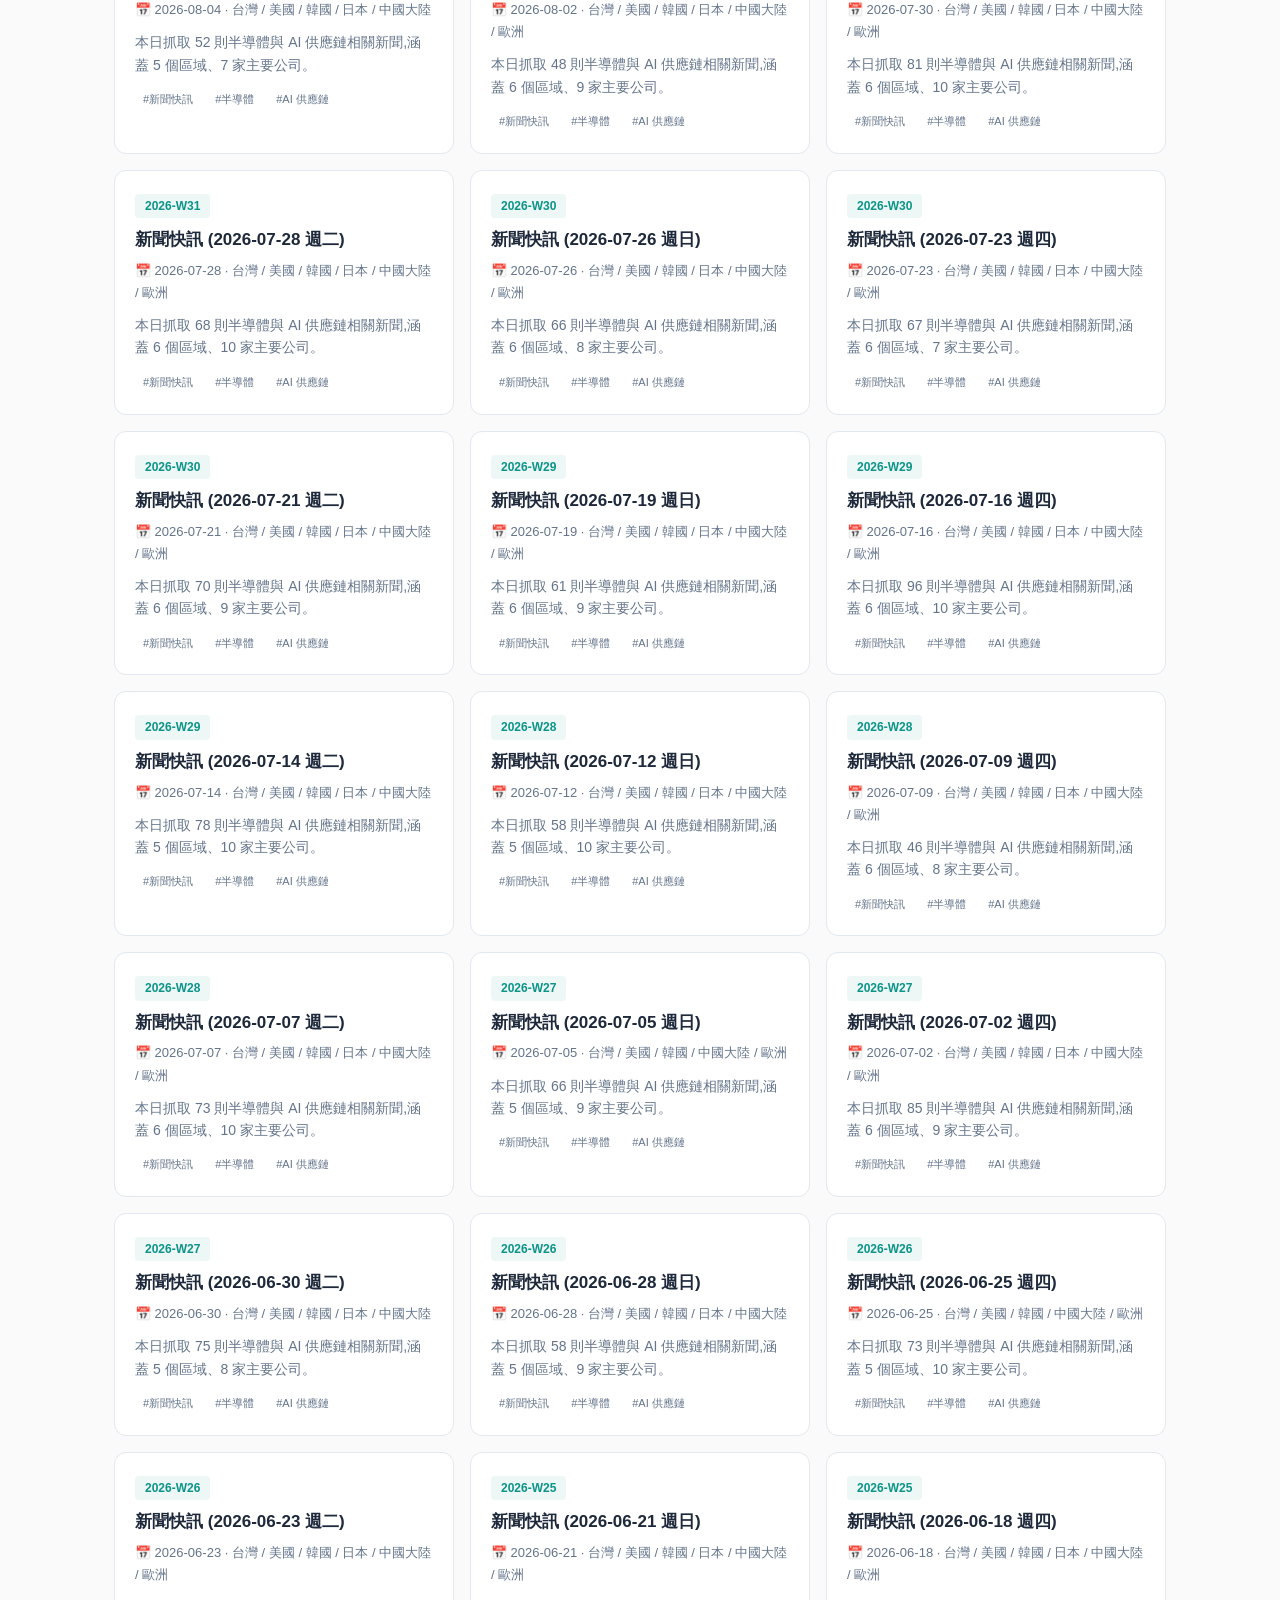
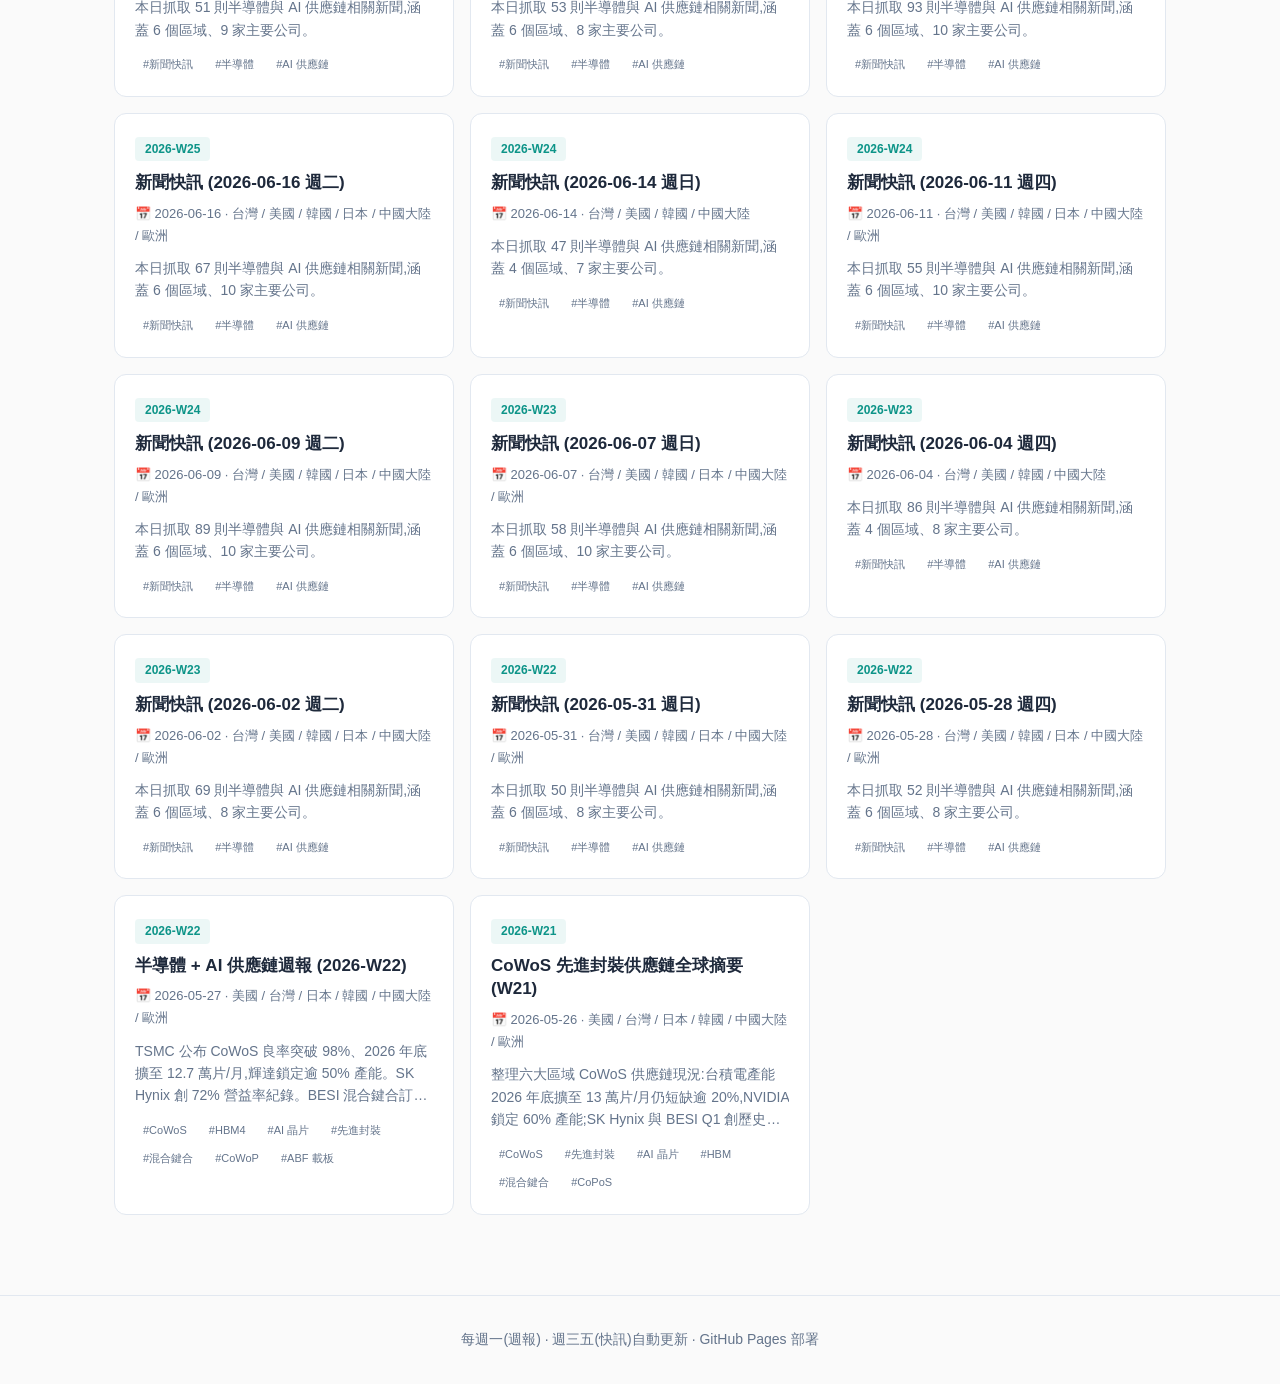
==== commit 89d91f50: "新增「台股追蹤」子網頁;移除週報標題的 (TL;DR) - twstocks.html: 18 家新聞中的關鍵台廠,依供應鏈位置分類 (晶圓代工、封測、IC 設計、記憶體、載板零組件、伺服器代工),漲" ====
--- a/index.html
+++ b/index.html
@@ -25,6 +25,7 @@
       <a href="briefs.html">快訊</a>
       <a href="supplychain.html">供應鏈</a>
       <a href="usstocks.html">美股追蹤</a>
+      <a href="twstocks.html">台股追蹤</a>
       <a href="search.html">搜尋</a>
     </nav>
   </div>
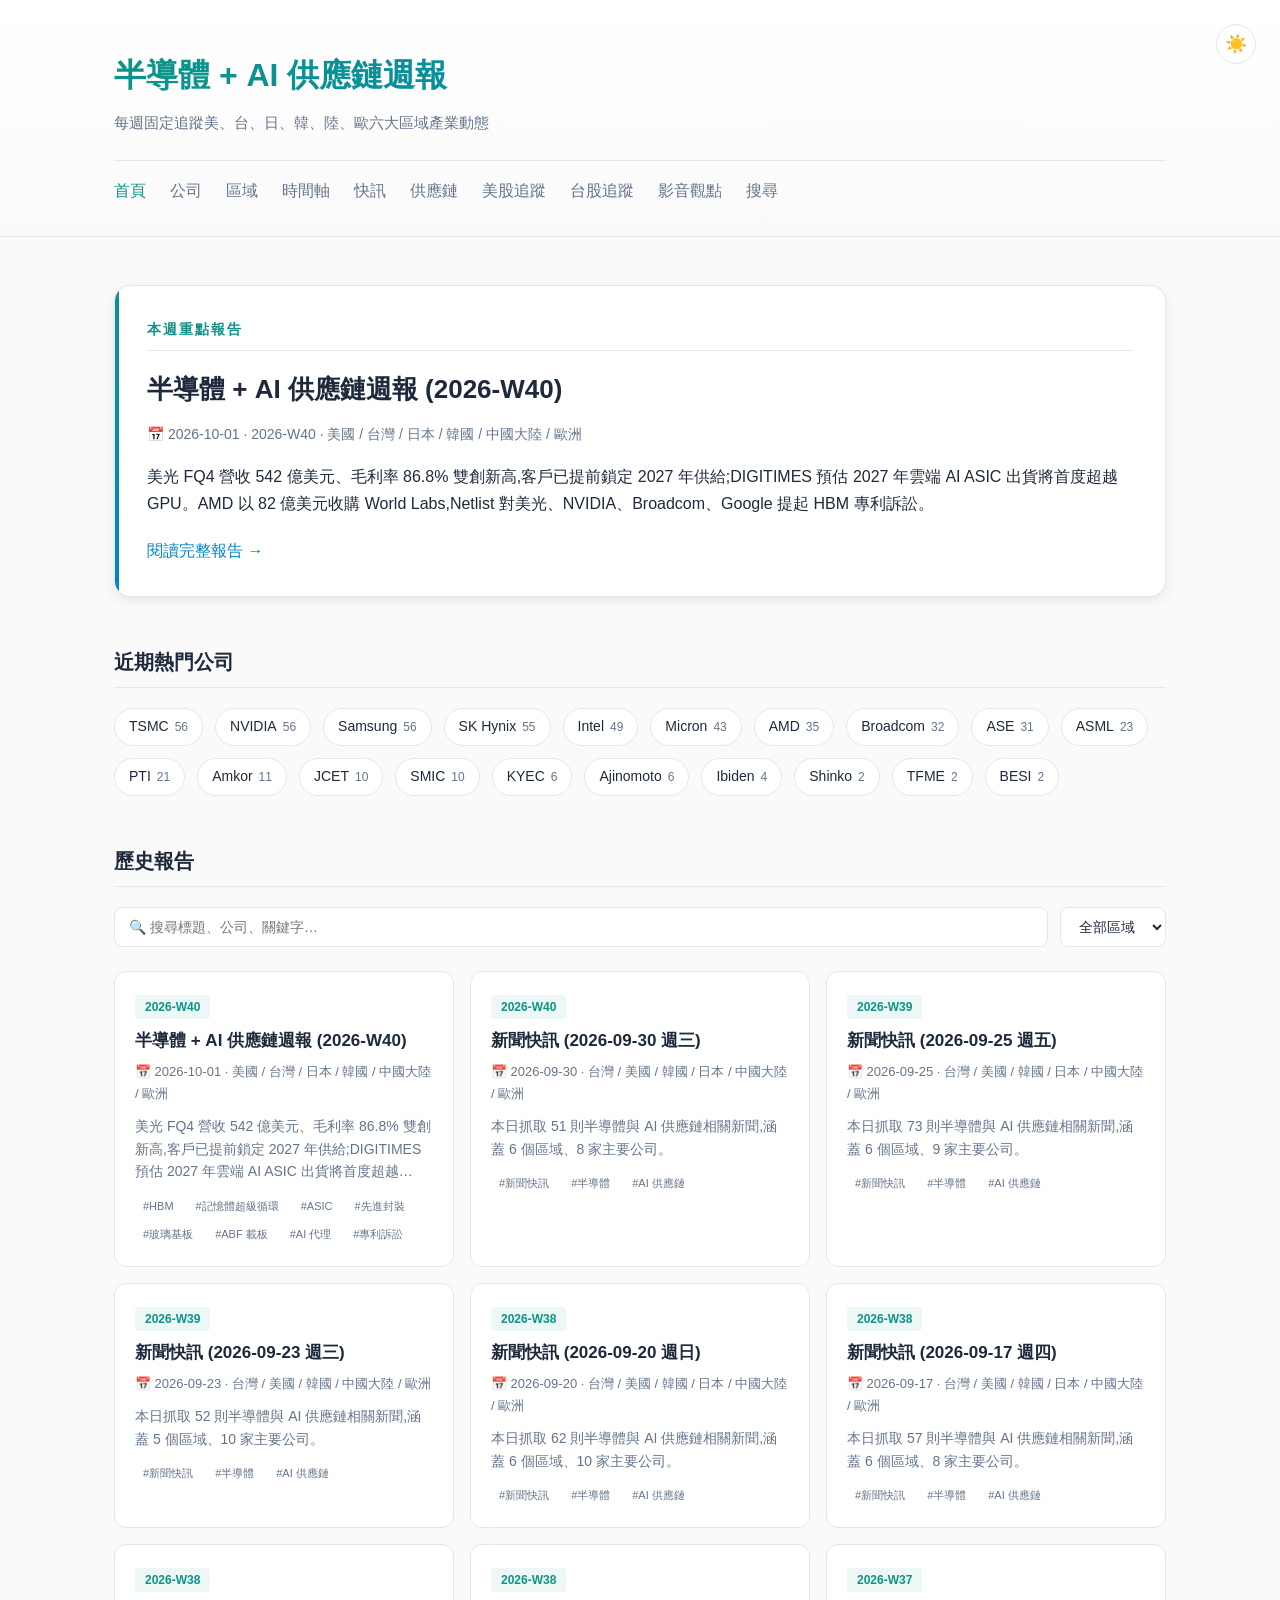
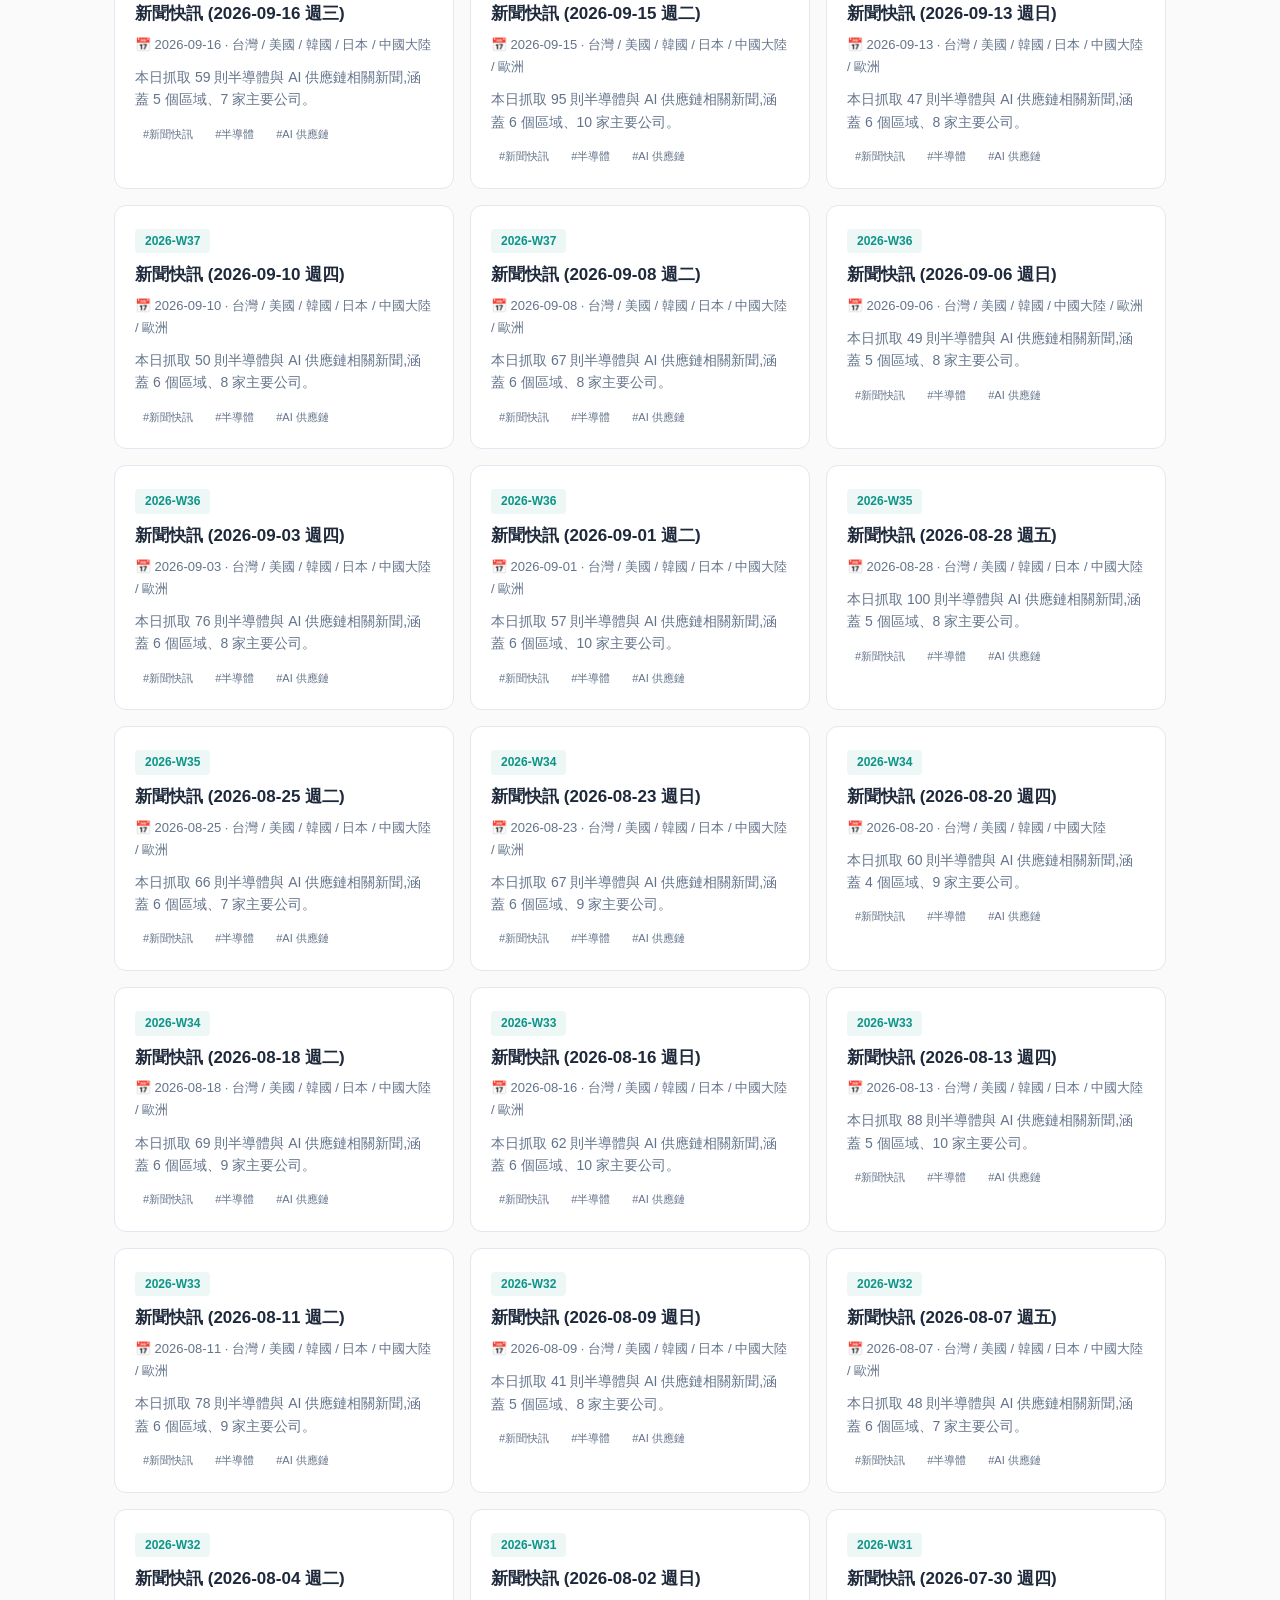
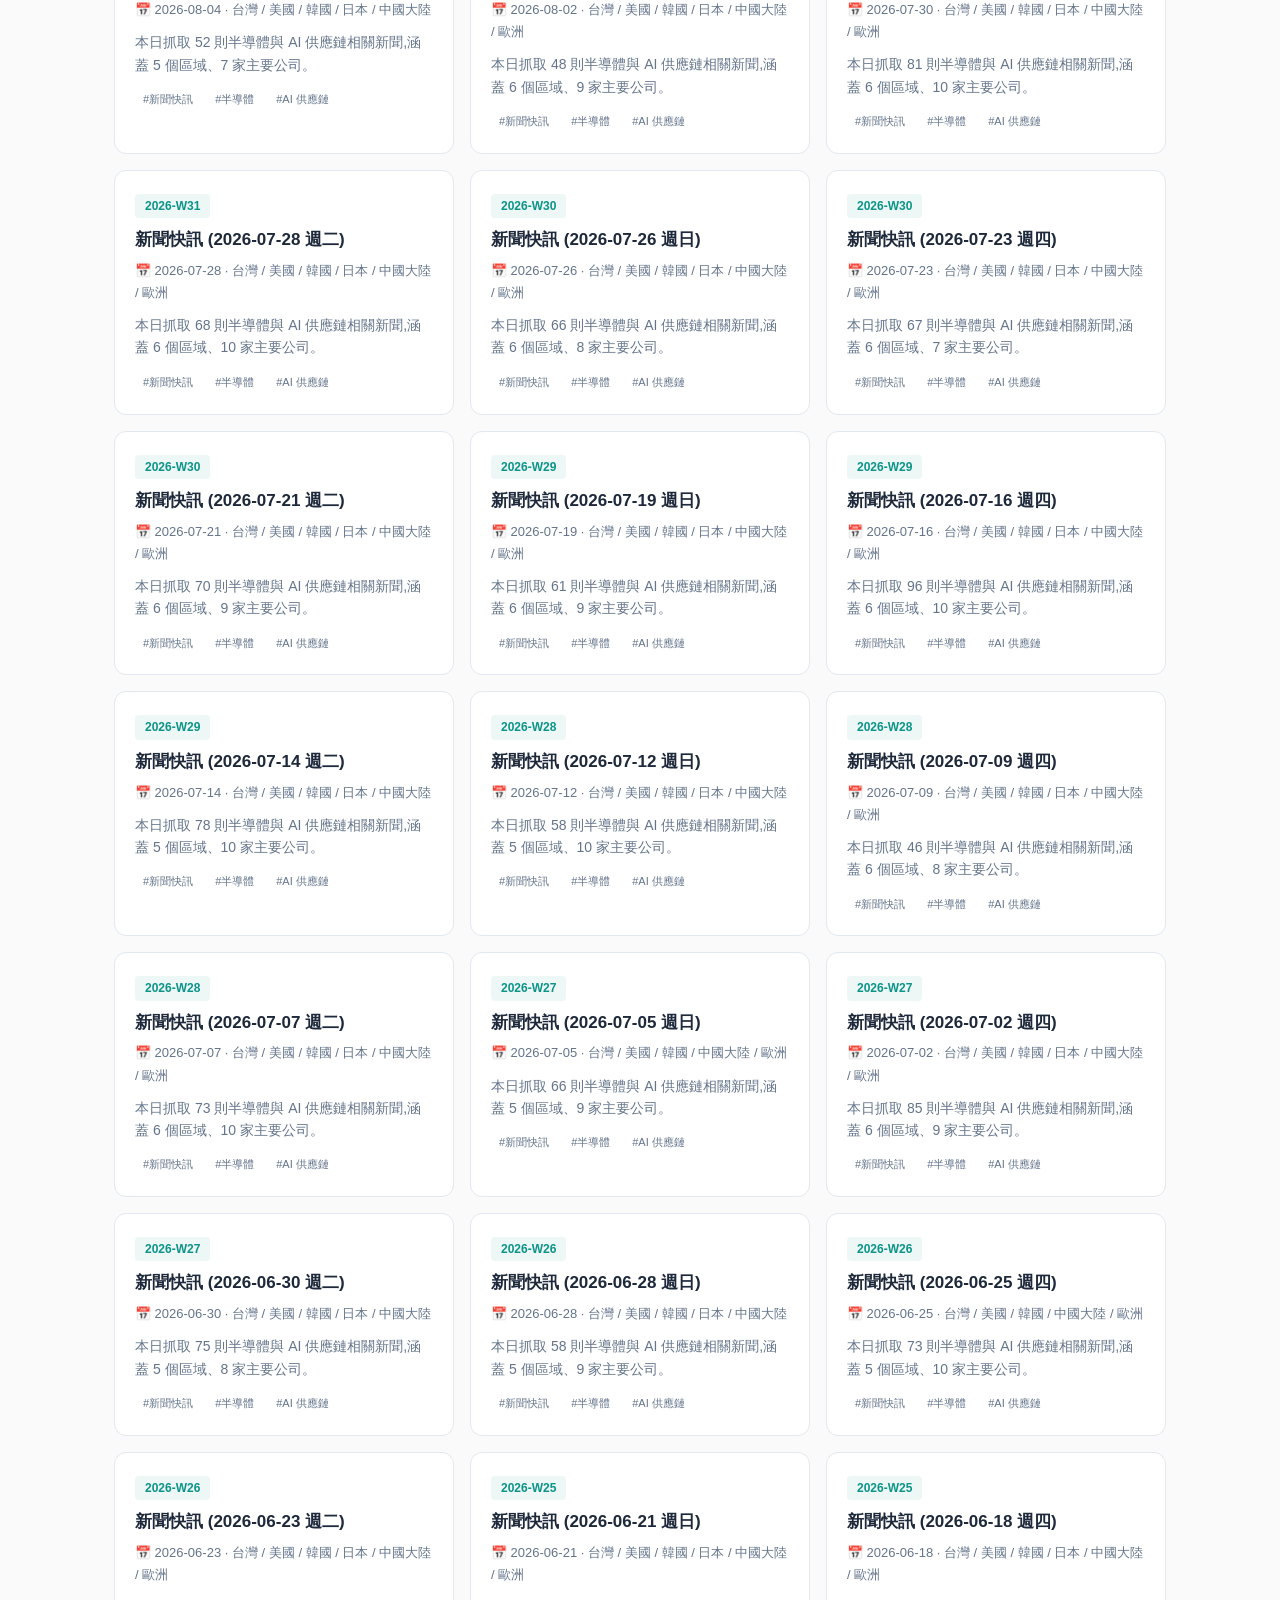
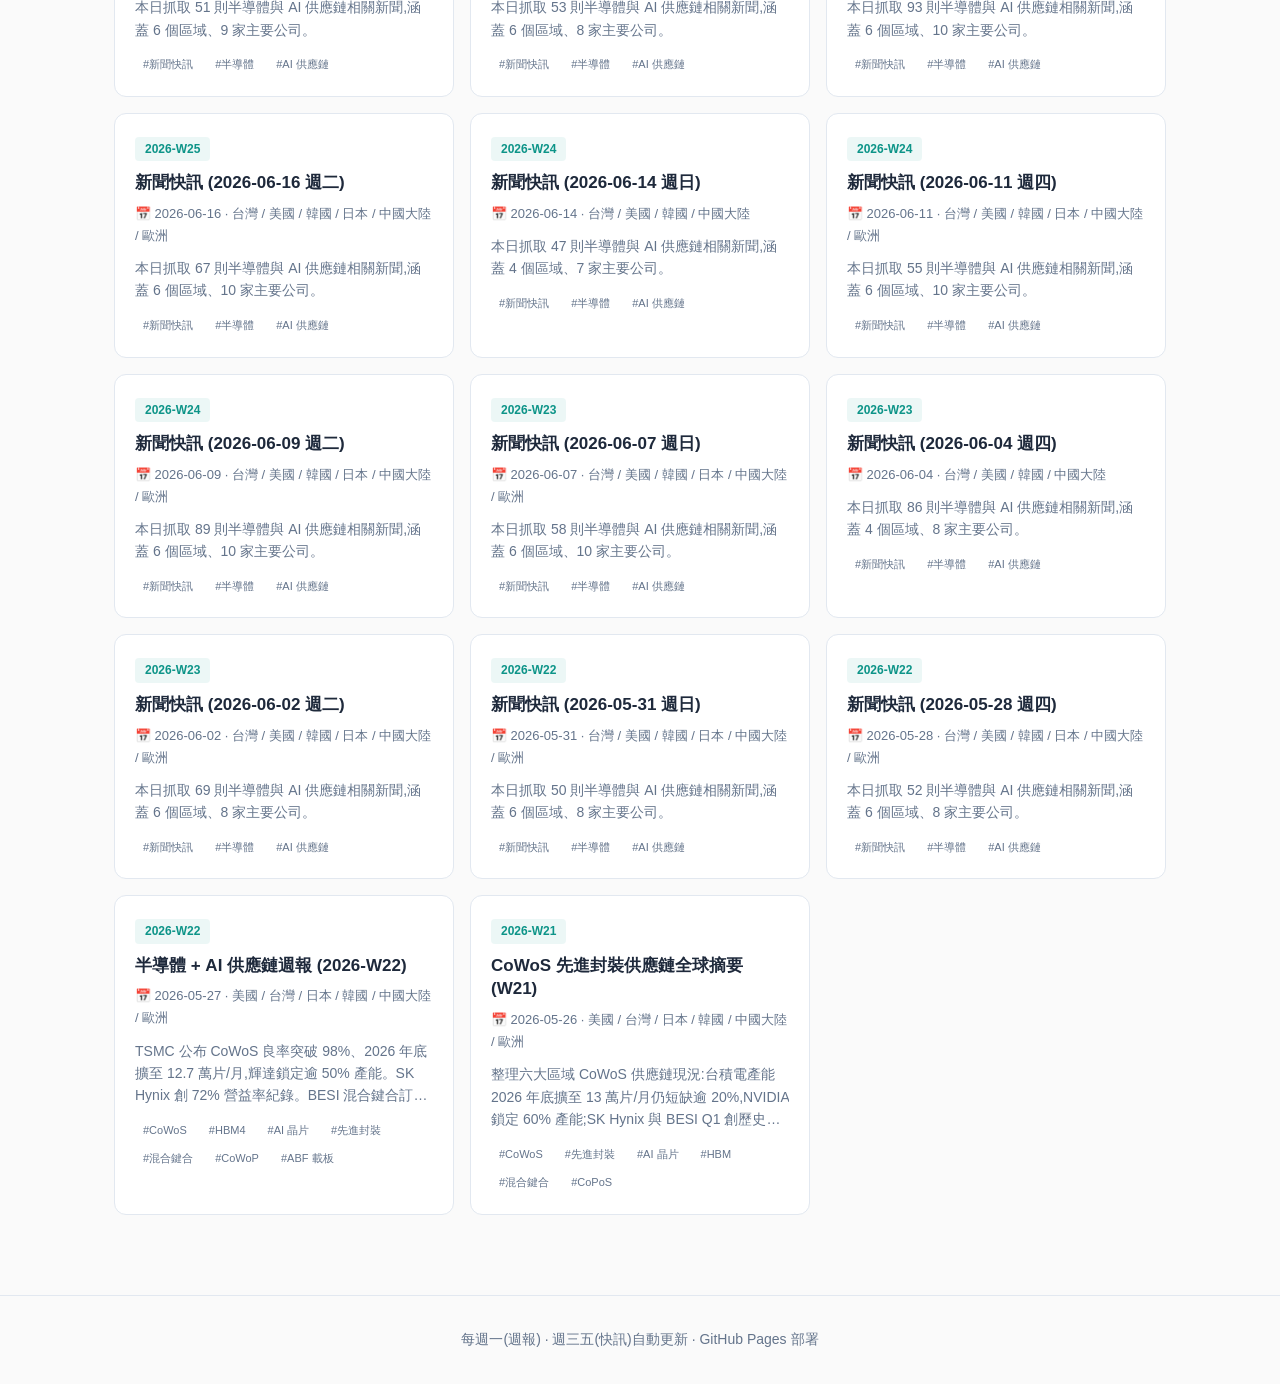
==== commit 7e096472: "新增「影音觀點」子網頁 (先收錄理財達人秀) - fetch_youtube.py: 以 YouTube 官方管道整理財經節目影片 (有 YOUTUBE_API_KEY 用 Data API 回溯 1" ====
--- a/index.html
+++ b/index.html
@@ -26,6 +26,7 @@
       <a href="supplychain.html">供應鏈</a>
       <a href="usstocks.html">美股追蹤</a>
       <a href="twstocks.html">台股追蹤</a>
+      <a href="videos.html">影音觀點</a>
       <a href="search.html">搜尋</a>
     </nav>
   </div>
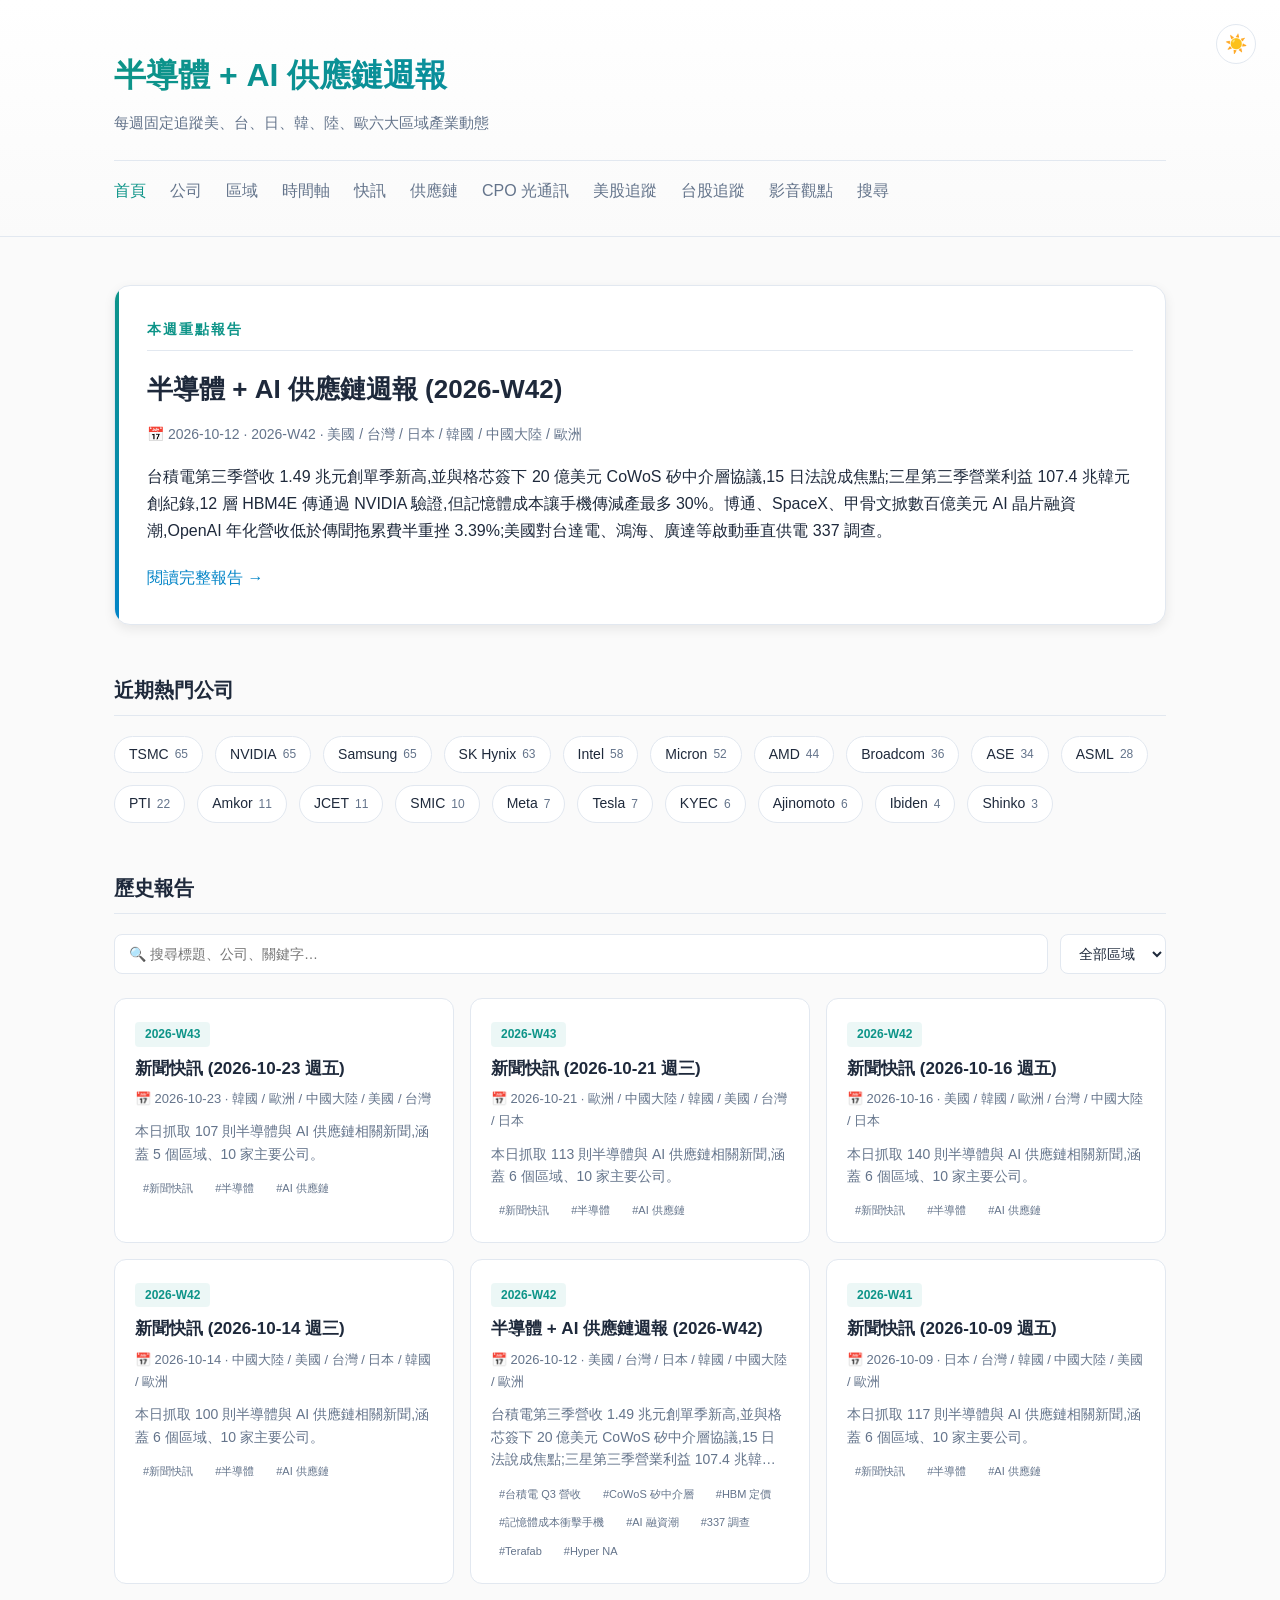
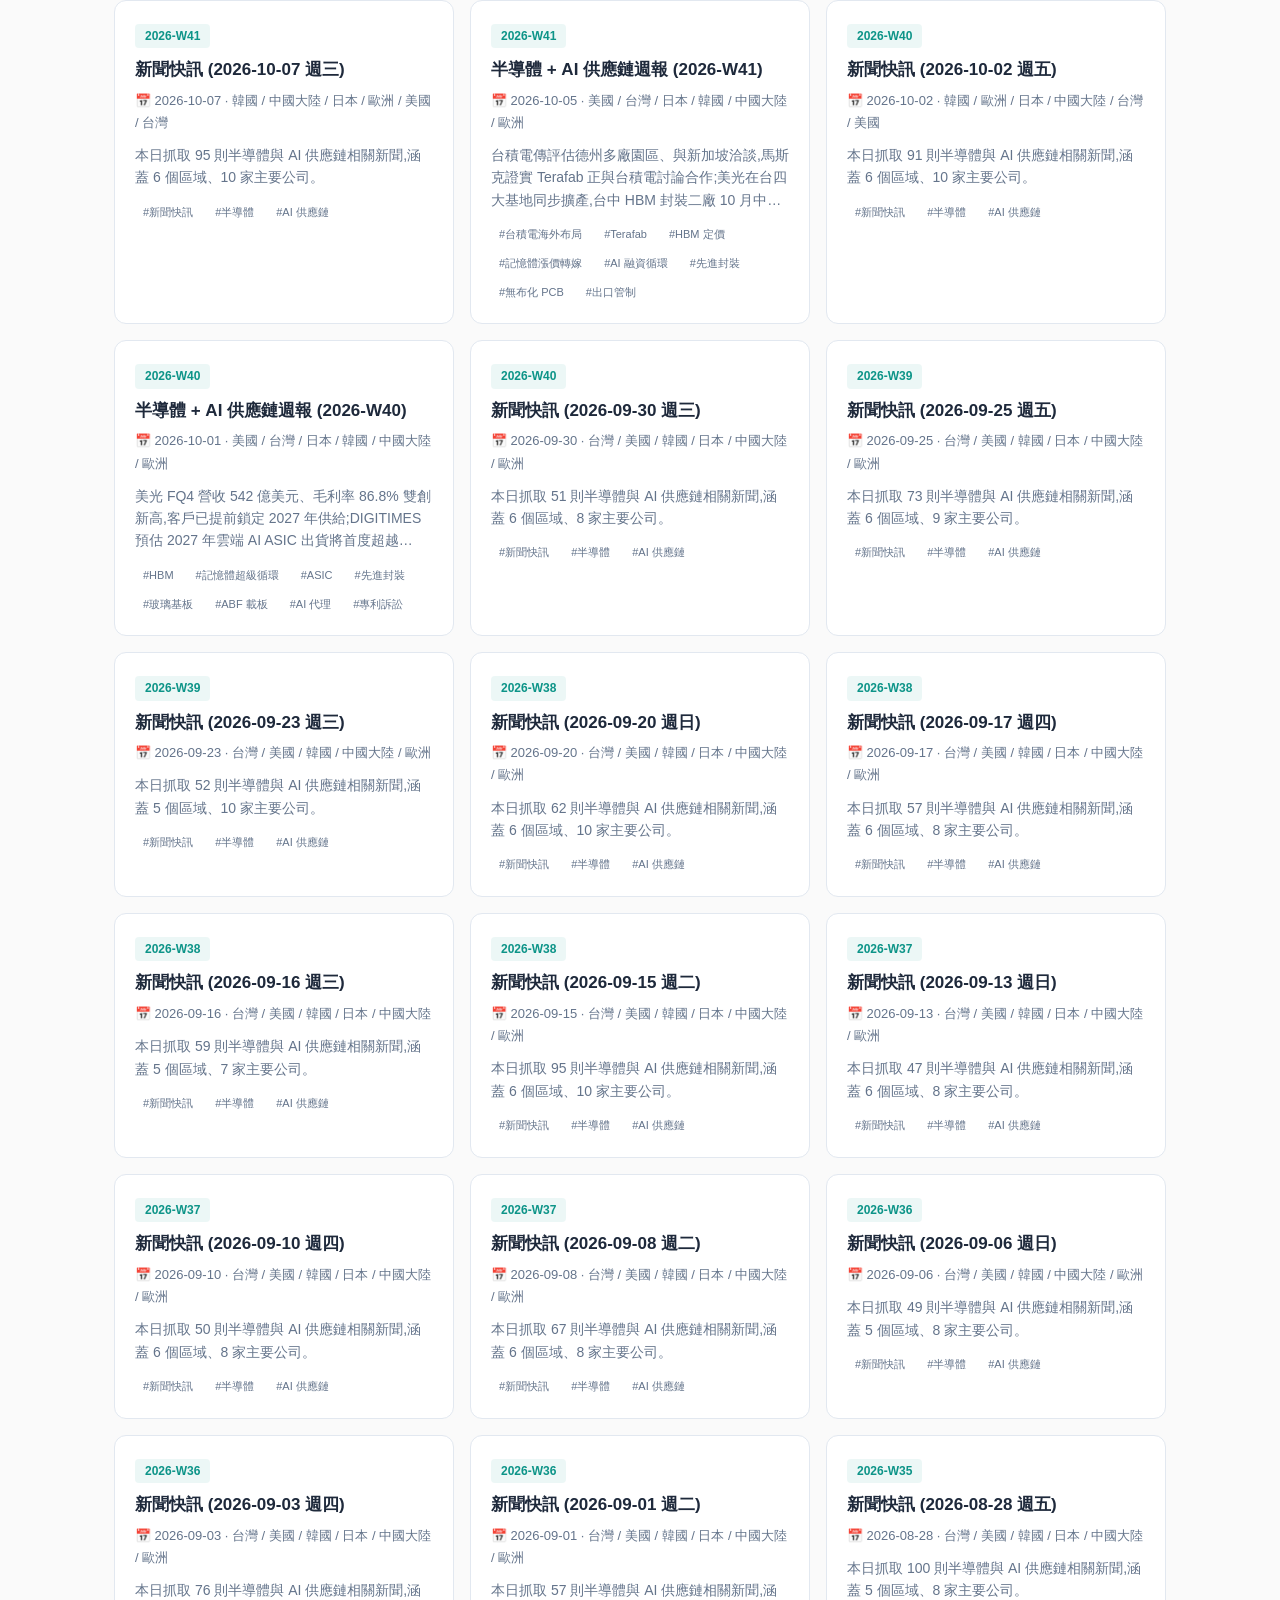
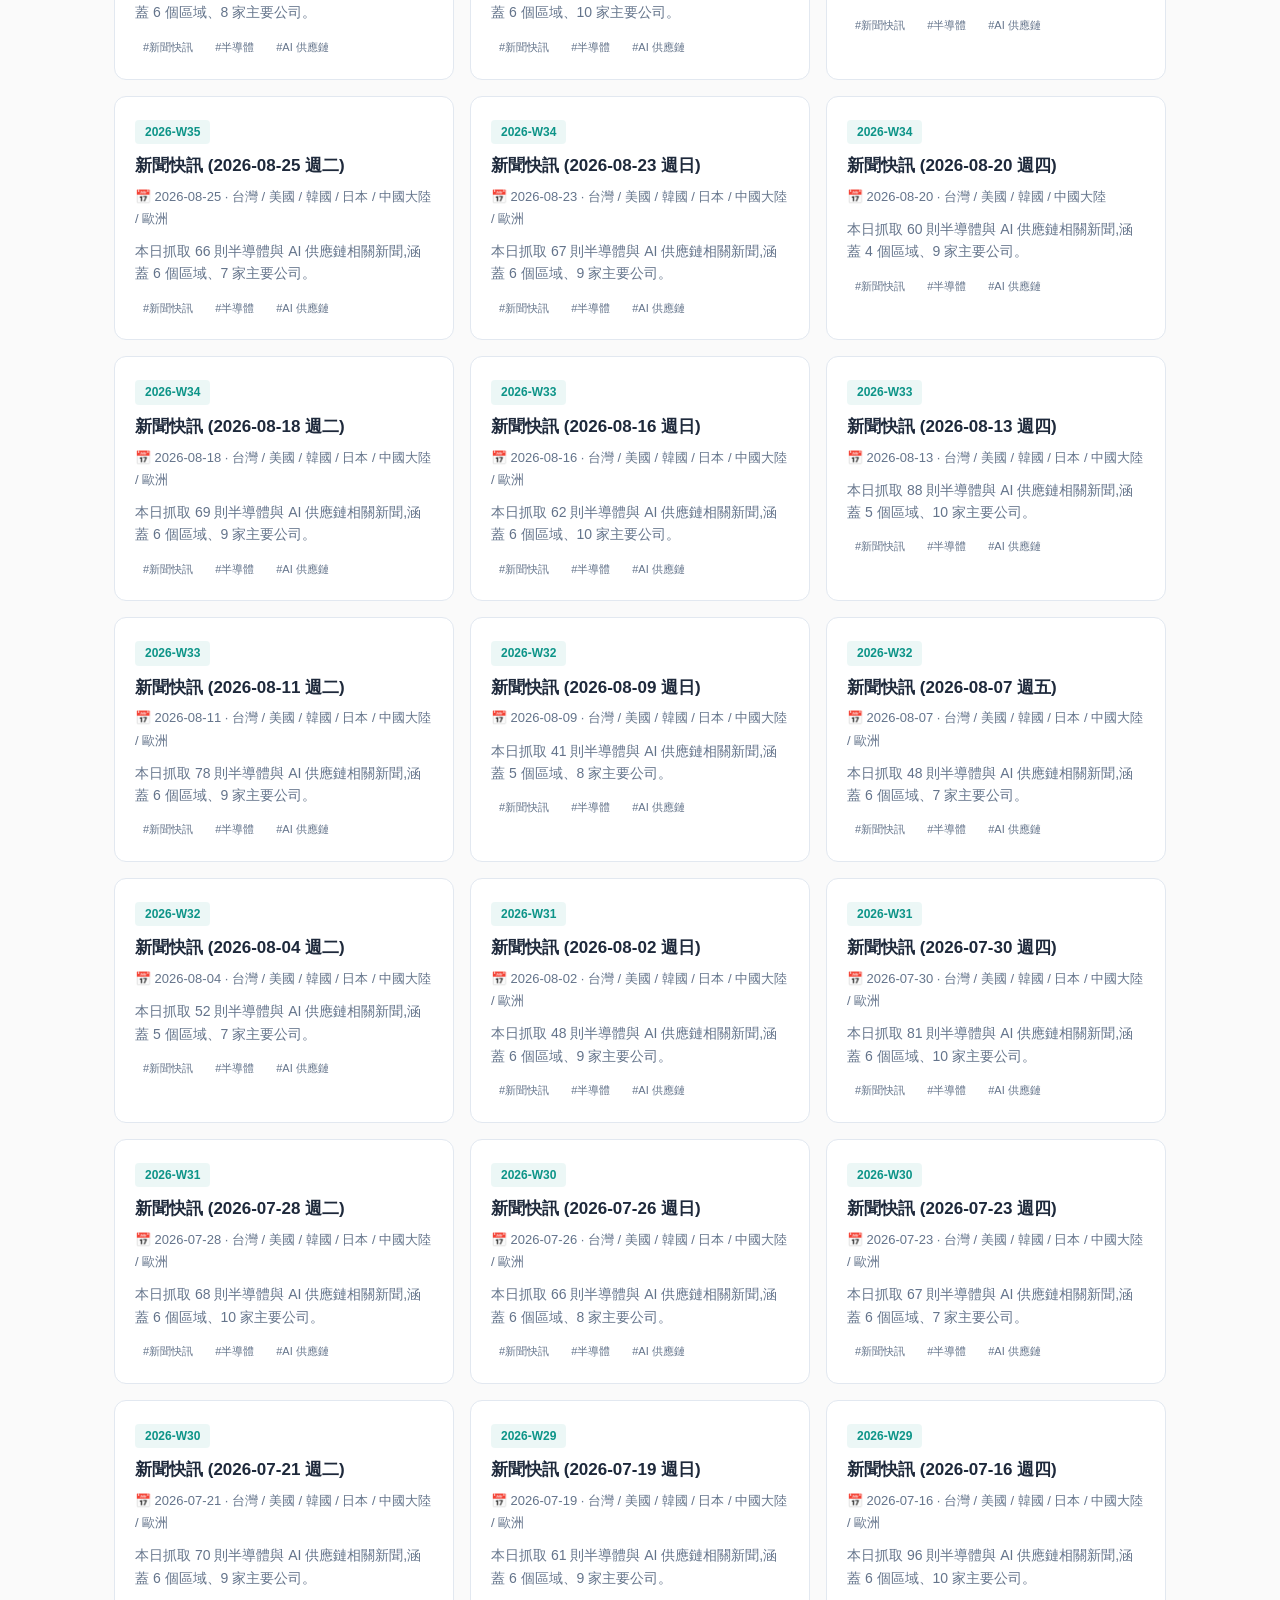
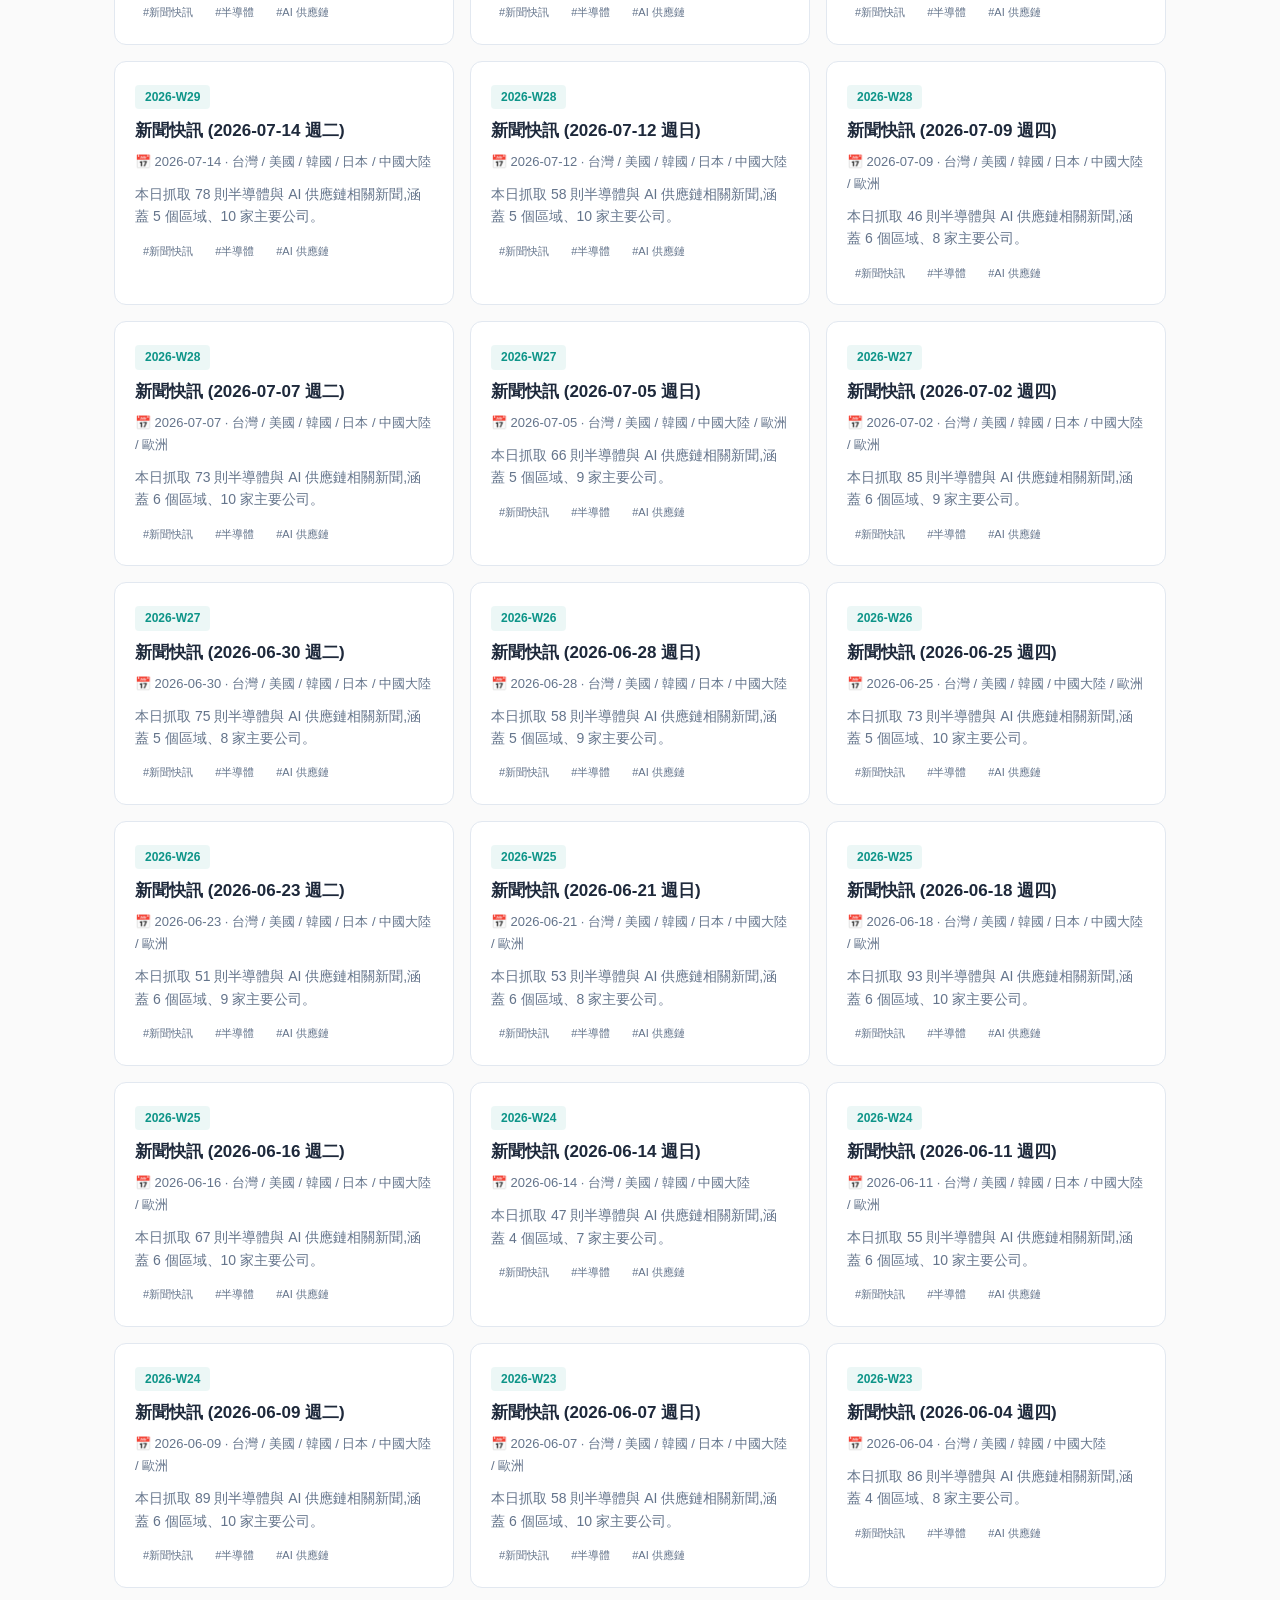
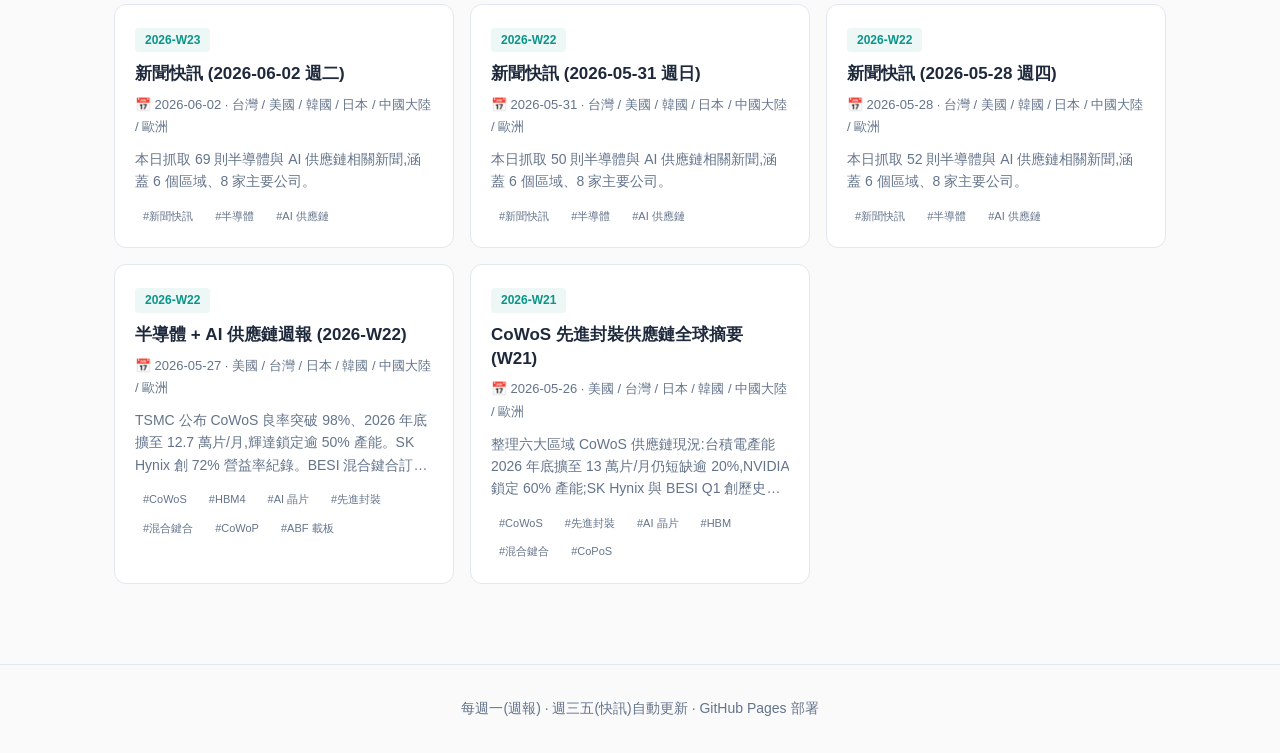
==== commit 8d71e4dc: "導覽列加入「CPO 光通訊」連結 Co-Authored-By: Claude Opus 5.5 <noreply@anthropic.com> Claude-Session: https://cla" ====
--- a/index.html
+++ b/index.html
@@ -24,6 +24,7 @@
       <a href="timeline.html">時間軸</a>
       <a href="briefs.html">快訊</a>
       <a href="supplychain.html">供應鏈</a>
+      <a href="cpo.html">CPO 光通訊</a>
       <a href="usstocks.html">美股追蹤</a>
       <a href="twstocks.html">台股追蹤</a>
       <a href="videos.html">影音觀點</a>
